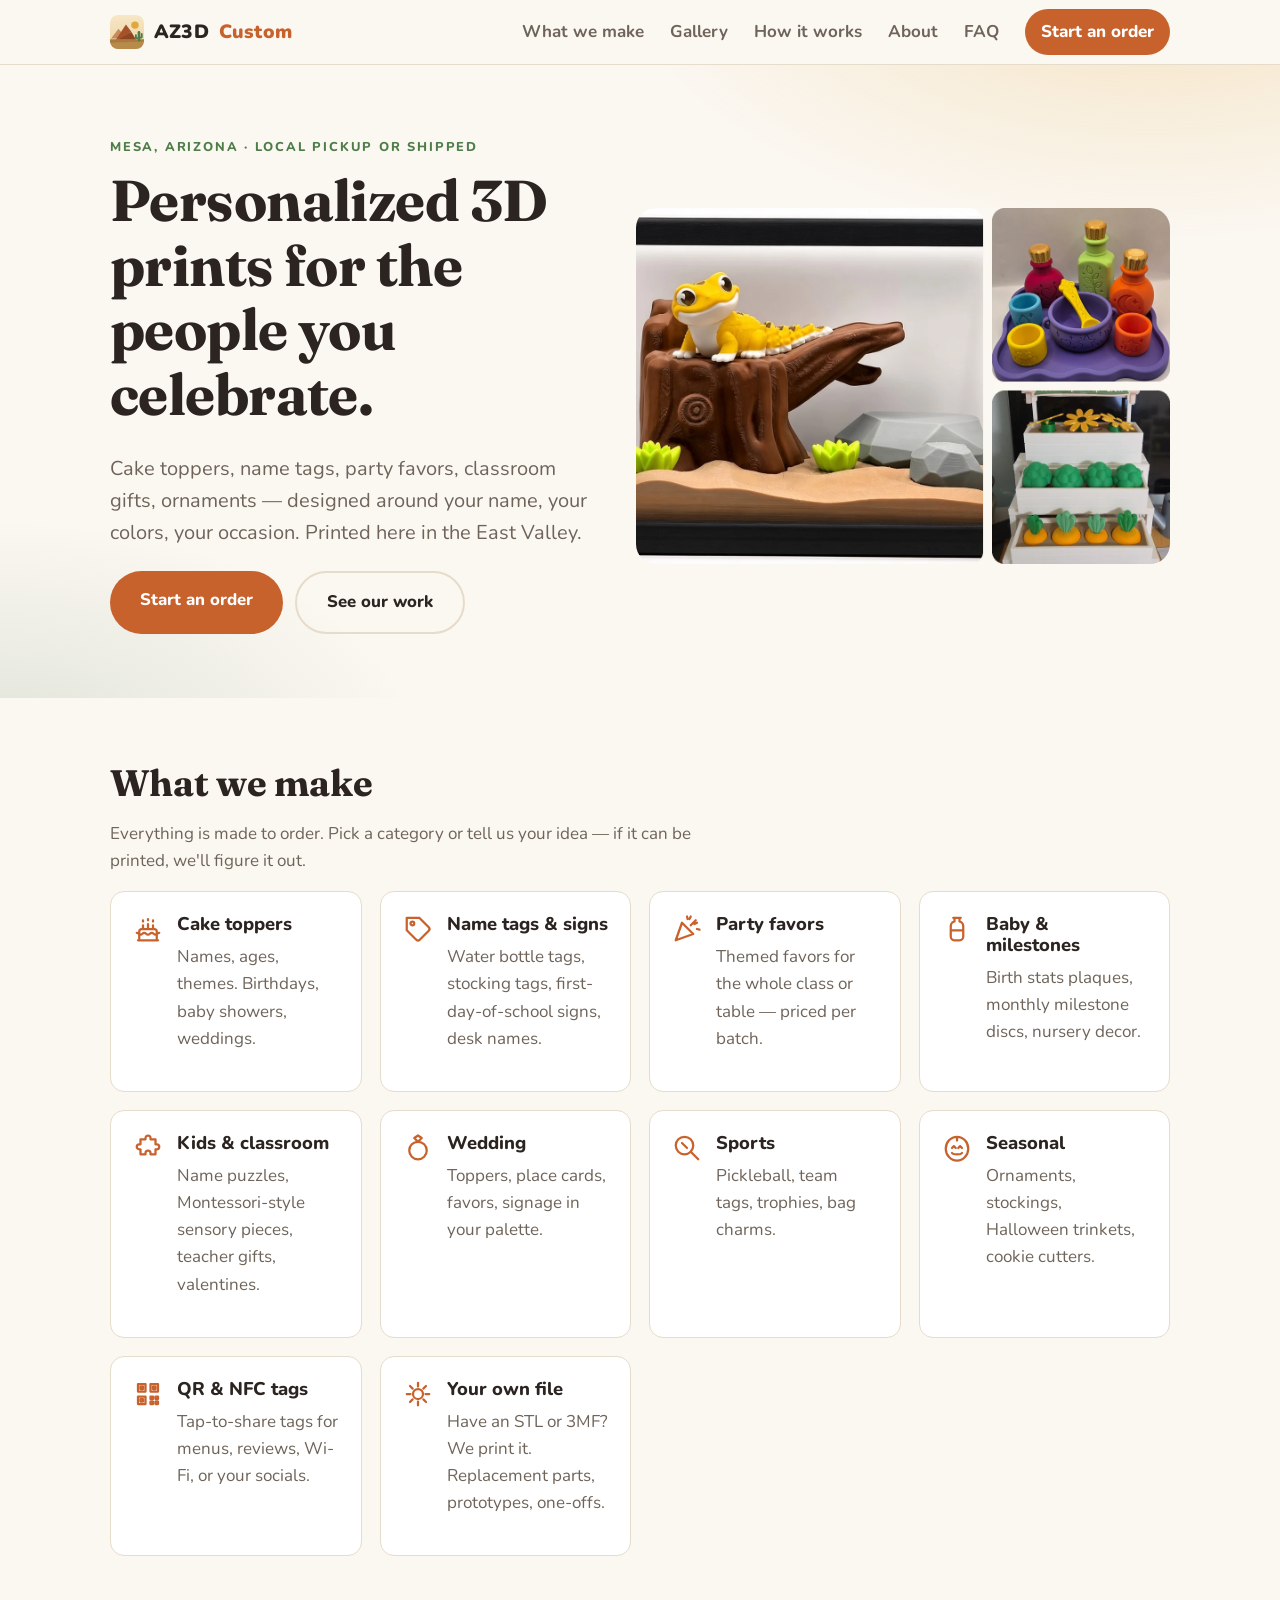
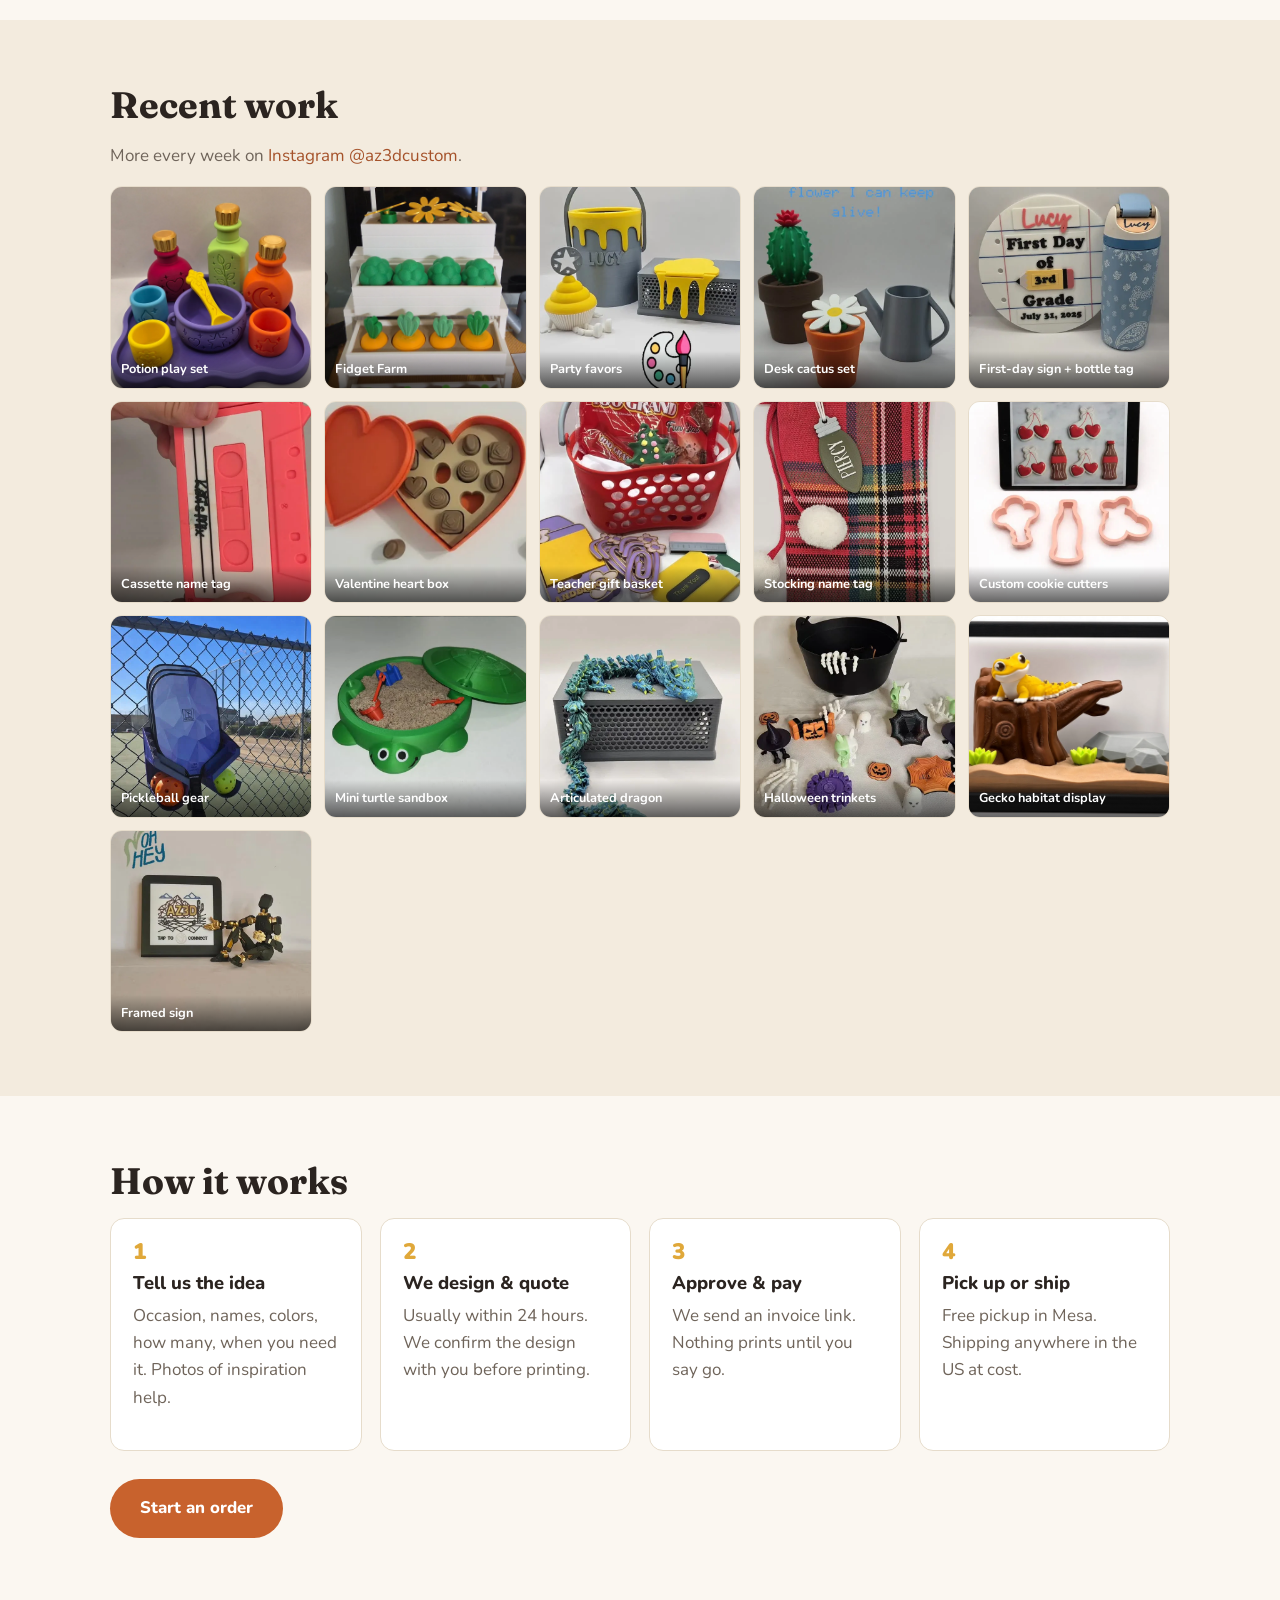
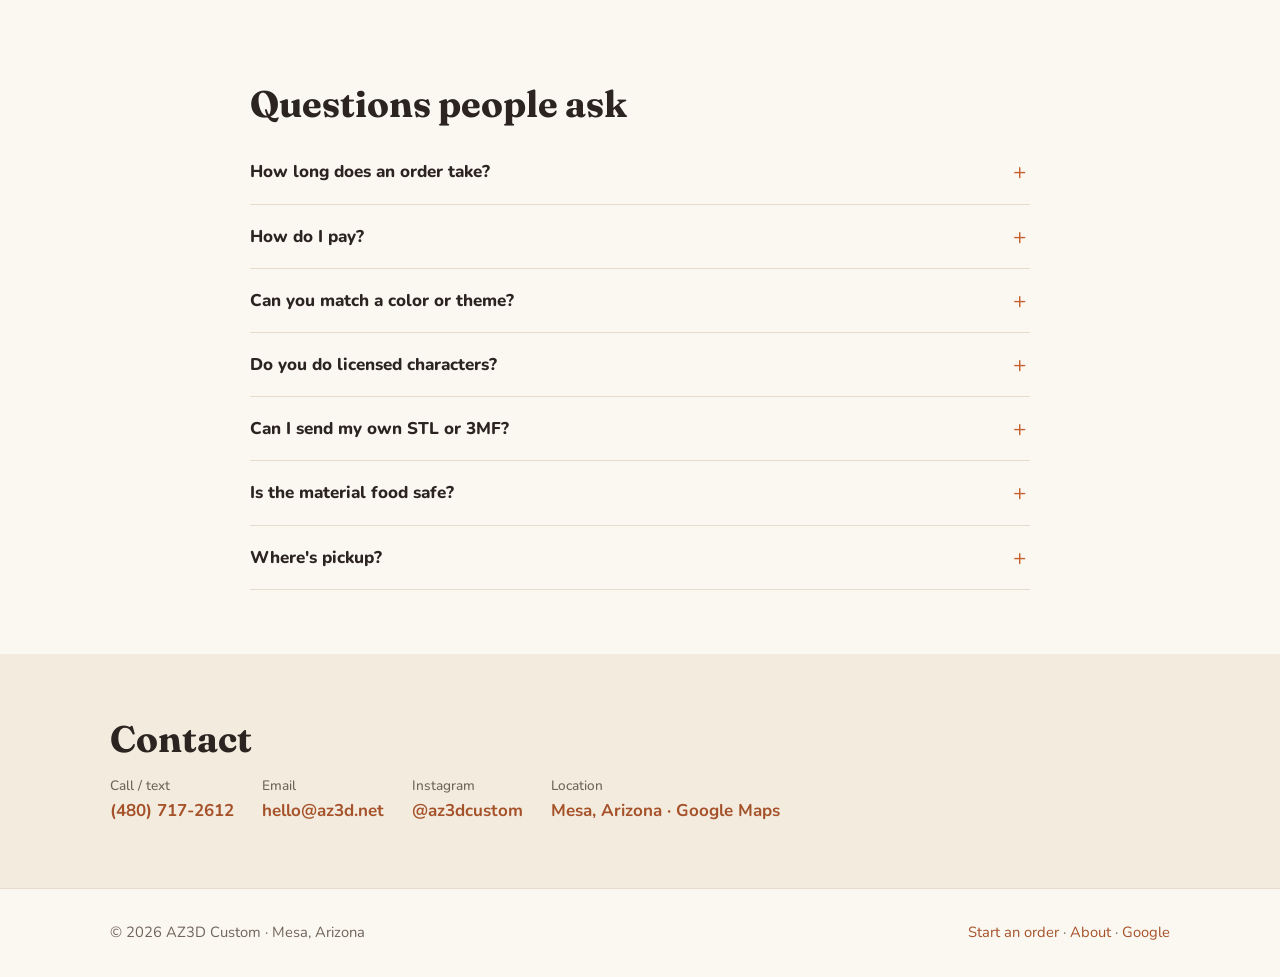
==== index.html @ fe69f77d "Hero: product photo trio; add potion set + fidget farm to gallery Co-Authored-By: Claude Fable 5.1 <" ====
<!doctype html>
<html lang="en">
<head>
  <meta charset="utf-8">
  <meta name="viewport" content="width=device-width, initial-scale=1">
  <title>AZ3D Custom — Personalized 3D Prints, Mesa AZ</title>
  <meta name="description" content="Personalized 3D printed cake toppers, name tags, party favors, classroom gifts, ornaments and custom parts. Made in Mesa, Arizona. Local pickup or shipped.">
  <link rel="canonical" href="https://az3d.net/">
  <meta property="og:title" content="AZ3D Custom — Personalized 3D Prints, Mesa AZ">
  <meta property="og:description" content="Cake toppers, name tags, party favors, gifts — personalized and printed in Mesa, Arizona.">
  <meta property="og:image" content="https://az3d.net/assets/img/og.png">
  <meta property="og:image:width" content="1200">
  <meta property="og:image:height" content="630">
  <meta name="twitter:card" content="summary_large_image">
  <meta property="og:type" content="website">
  <link rel="icon" href="assets/mark.svg" type="image/svg+xml">
  <link rel="apple-touch-icon" href="assets/img/logo-256.png">
  <link rel="preconnect" href="https://fonts.googleapis.com">
  <link rel="preconnect" href="https://fonts.gstatic.com" crossorigin>
  <link href="https://fonts.googleapis.com/css2?family=Fraunces:wght@700&family=Nunito:wght@500;700;800;900&display=swap" rel="stylesheet">
  <link rel="stylesheet" href="assets/style.css?v=202609160900">
  <script type="application/ld+json">
  {
    "@context": "https://schema.org",
    "@type": "LocalBusiness",
    "name": "AZ3D Custom",
    "description": "Personalized 3D printed gifts, cake toppers, name tags, party favors and custom parts in Mesa, Arizona.",
    "url": "https://az3d.net/",
    "telephone": "+1-480-717-2612",
    "email": "hello@az3d.net",
    "image": "https://az3d.net/assets/img/logo.webp",
    "sameAs": ["https://www.instagram.com/az3dcustom/", "https://maps.google.com/?cid=6083793129453651787"],
    "address": { "@type": "PostalAddress", "addressLocality": "Mesa", "addressRegion": "AZ", "addressCountry": "US" },
    "areaServed": ["Mesa AZ", "Gilbert AZ", "Chandler AZ", "Tempe AZ", "Queen Creek AZ", "Phoenix AZ", "United States"]
  }
  </script>
  <script type="application/ld+json">
  {"@context": "https://schema.org", "@type": "FAQPage", "mainEntity": [{"@type": "Question", "name": "How long does an order take?", "acceptedAnswer": {"@type": "Answer", "text": "Most single items ship or are ready for pickup 3–5 days after you approve the design. Batches (party favors, class sets) usually 1–2 weeks. Need it faster? Say so in the order form — we'll tell you honestly what's possible."}}, {"@type": "Question", "name": "How do I pay?", "acceptedAnswer": {"@type": "Answer", "text": "Once you approve the design we send an invoice link. Nothing prints until it's paid. No deposits, no surprises."}}, {"@type": "Question", "name": "Can you match a color or theme?", "acceptedAnswer": {"@type": "Answer", "text": "Usually, yes. We stock a wide range of PLA colors and can order specific ones for larger jobs. Send a photo of the party colors or invitation and we'll get close."}}, {"@type": "Question", "name": "Do you do licensed characters?", "acceptedAnswer": {"@type": "Answer", "text": "No — we can't sell prints of trademarked characters or logos. We're happy to design something original in the same spirit (same colors, same vibe, no lawyers)."}}, {"@type": "Question", "name": "Can I send my own STL or 3MF?", "acceptedAnswer": {"@type": "Answer", "text": "Yes. Pick \"Print my own file\" on the order form and drop the file in. We'll check printability and quote it. Replacement parts, prototypes, one-offs all welcome."}}, {"@type": "Question", "name": "Is the material food safe?", "acceptedAnswer": {"@type": "Answer", "text": "Cookie cutters are printed in PLA, which is generally considered fine for short contact with dough. Hand-wash only, don't put them in the dishwasher, and don't use them as long-term food containers."}}, {"@type": "Question", "name": "Where's pickup?", "acceptedAnswer": {"@type": "Answer", "text": "Mesa, AZ — we'll text you the spot when your order's ready. Shipping anywhere in the US is available at cost."}}]}
  </script>
</head>
<body>
<header>
  <div class="wrap">
    <a class="logo" href="./"><img src="assets/mark.svg" alt="">AZ3D <span>Custom</span></a>
    <button class="burger" id="burger" aria-label="Menu" aria-expanded="false"><span></span><span></span><span></span></button>
    <nav id="nav">
      <a href="#make">What we make</a>
      <a href="#gallery">Gallery</a>
      <a href="#how">How it works</a>
      <a href="about.html">About</a>
      <a href="#faq">FAQ</a>
      <a class="btn" href="quote.html">Start an order</a>
    </nav>
  </div>
</header>

<section class="hero">
  <div class="wrap">
    <div>
      <div class="eyebrow">Mesa, Arizona · Local pickup or shipped</div>
      <h1>Personalized 3D prints for the people you celebrate.</h1>
      <p class="lead">Cake toppers, name tags, party favors, classroom gifts, ornaments — designed around your name, your colors, your occasion. Printed here in the East Valley.</p>
      <div class="cta">
        <a class="btn lg" href="quote.html">Start an order</a>
        <a class="btn ghost lg" href="#gallery">See our work</a>
      </div>
    </div>
    <div class="hero-logo"><img src="assets/img/hero-trio.webp" width="1200" height="800" alt="3D printed gecko display, potion play set, and fidget farm stand made by AZ3D Custom" fetchpriority="high"></div>
  </div>
</section>

<section id="make">
  <div class="wrap">
    <h2>What we make</h2>
    <p class="muted" style="max-width:640px">Everything is made to order. Pick a category or tell us your idea — if it can be printed, we'll figure it out.</p>
    <div class="grid">
      <div class="card cat"><div class="ico"><svg viewBox="0 0 24 24"><path d="M4 21h16M5 21v-7a2 2 0 0 1 2-2h10a2 2 0 0 1 2 2v7M3 15c1.5 0 1.5 1.5 3 1.5S7.5 15 9 15s1.5 1.5 3 1.5 1.5-1.5 3-1.5 1.5 1.5 3 1.5 1.5-1.5 3-1.5M8 12V9M12 12V8M16 12V9M8 6V5M12 5V4M16 6V5"/></svg></div><div><h3>Cake toppers</h3><p class="muted">Names, ages, themes. Birthdays, baby showers, weddings.</p></div></div>
      <div class="card cat"><div class="ico"><svg viewBox="0 0 24 24"><path d="M20.6 13.4 13.4 20.6a2 2 0 0 1-2.8 0L3 13V3h10l7.6 7.6a2 2 0 0 1 0 2.8Z"/><circle cx="7.5" cy="7.5" r="1.5"/></svg></div><div><h3>Name tags &amp; signs</h3><p class="muted">Water bottle tags, stocking tags, first-day-of-school signs, desk names.</p></div></div>
      <div class="card cat"><div class="ico"><svg viewBox="0 0 24 24"><path d="M3 21 8 7l9 9-14 5ZM14 4l1-2M18 8l2-1M15 9l4-4M12 2l.5 2M20 12l2 .5"/></svg></div><div><h3>Party favors</h3><p class="muted">Themed favors for the whole class or table — priced per batch.</p></div></div>
      <div class="card cat"><div class="ico"><svg viewBox="0 0 24 24"><path d="M9 3h6M10 3v3a4 4 0 0 0-3 4v8a3 3 0 0 0 3 3h4a3 3 0 0 0 3-3v-8a4 4 0 0 0-3-4V3M7 13h10"/></svg></div><div><h3>Baby &amp; milestones</h3><p class="muted">Birth stats plaques, monthly milestone discs, nursery decor.</p></div></div>
      <div class="card cat"><div class="ico"><svg viewBox="0 0 24 24"><path d="M10 4a2 2 0 1 1 4 0v1h4v4h1a2 2 0 1 1 0 4h-1v4h-4v-1a2 2 0 1 0-4 0v1H6v-4H5a2 2 0 1 1 0-4h1V5h4V4Z"/></svg></div><div><h3>Kids &amp; classroom</h3><p class="muted">Name puzzles, Montessori-style sensory pieces, teacher gifts, valentines.</p></div></div>
      <div class="card cat"><div class="ico"><svg viewBox="0 0 24 24"><circle cx="12" cy="14" r="7"/><path d="m9 4 3-2 3 2-3 3-3-3Z"/></svg></div><div><h3>Wedding</h3><p class="muted">Toppers, place cards, favors, signage in your palette.</p></div></div>
      <div class="card cat"><div class="ico"><svg viewBox="0 0 24 24"><circle cx="10" cy="10" r="7"/><path d="m15 15 6 6M12 12l-4-4"/></svg></div><div><h3>Sports</h3><p class="muted">Pickleball, team tags, trophies, bag charms.</p></div></div>
      <div class="card cat"><div class="ico"><svg viewBox="0 0 24 24"><path d="M12 22c-5 0-9-4.5-9-9.5S7 3 12 3s9 4.5 9 9.5S17 22 12 22ZM12 3v3M8 12l1.5-1.5L11 12M13 12l1.5-1.5L16 12M8 16c1 1.5 7 1.5 8 0"/></svg></div><div><h3>Seasonal</h3><p class="muted">Ornaments, stockings, Halloween trinkets, cookie cutters.</p></div></div>
      <div class="card cat"><div class="ico"><svg viewBox="0 0 24 24"><path d="M4 4h6v6H4zM14 4h6v6h-6zM4 14h6v6H4zM14 14h2v2h-2zM18 14h2v2h-2zM14 18h2v2h-2zM18 18h2v2h-2zM6 6h2v2H6zM16 6h2v2h-2zM6 16h2v2H6z"/></svg></div><div><h3>QR &amp; NFC tags</h3><p class="muted">Tap-to-share tags for menus, reviews, Wi-Fi, or your socials.</p></div></div>
      <div class="card cat"><div class="ico"><svg viewBox="0 0 24 24"><path d="M12 3v3M12 18v3M3 12h3M18 12h3M5.6 5.6l2.1 2.1M16.3 16.3l2.1 2.1M5.6 18.4l2.1-2.1M16.3 7.7l2.1-2.1"/><circle cx="12" cy="12" r="4"/></svg></div><div><h3>Your own file</h3><p class="muted">Have an STL or 3MF? We print it. Replacement parts, prototypes, one-offs.</p></div></div>
    </div>
  </div>
</section>

<section id="gallery" class="alt">
  <div class="wrap">
    <h2>Recent work</h2>
    <p class="muted">More every week on <a href="https://www.instagram.com/az3dcustom/" rel="noopener" target="_blank">Instagram @az3dcustom</a>.</p>
    <div class="gallery">
      <figure><img src="assets/img/potion-set.webp" alt="Potion play set with tray, cauldron and bottles" loading="lazy"><figcaption>Potion play set</figcaption></figure>
      <figure><img src="assets/img/fidget-farm.webp" alt="Fidget Farm stand with spinning flowers, broccoli, carrots and radishes" loading="lazy"><figcaption>Fidget Farm</figcaption></figure>
      <figure><img src="assets/img/party-favors.webp" alt="Paint-bucket themed party favors" loading="lazy"><figcaption>Party favors</figcaption></figure>
      <figure><img src="assets/img/cactus-planters.webp" alt="3D printed cactus and flower planters" loading="lazy"><figcaption>Desk cactus set</figcaption></figure>
      <figure><img src="assets/img/first-day-sign.webp" alt="First day of 3rd grade sign with matching bottle tag" loading="lazy"><figcaption>First-day sign + bottle tag</figcaption></figure>
      <figure><img src="assets/img/cassette-name-tag.webp" alt="Pink cassette tape name tag" loading="lazy"><figcaption>Cassette name tag</figcaption></figure>
      <figure><img src="assets/img/heart-box.webp" alt="Heart shaped box with chocolates" loading="lazy"><figcaption>Valentine heart box</figcaption></figure>
      <figure><img src="assets/img/school-basket.webp" alt="Back to school teacher gift basket" loading="lazy"><figcaption>Teacher gift basket</figcaption></figure>
      <figure><img src="assets/img/stocking-tag.webp" alt="Christmas stocking name tag" loading="lazy"><figcaption>Stocking name tag</figcaption></figure>
      <figure><img src="assets/img/cookie-cutters.webp" alt="Custom cookie cutters" loading="lazy"><figcaption>Custom cookie cutters</figcaption></figure>
      <figure><img src="assets/img/pickleball.webp" alt="Pickleball paddle cover" loading="lazy"><figcaption>Pickleball gear</figcaption></figure>
      <figure><img src="assets/img/turtle-sandbox.webp" alt="Miniature turtle sandbox" loading="lazy"><figcaption>Mini turtle sandbox</figcaption></figure>
      <figure><img src="assets/img/dragon.webp" alt="Articulated dragon" loading="lazy"><figcaption>Articulated dragon</figcaption></figure>
      <figure><img src="assets/img/halloween-trinkets.webp" alt="Halloween trinkets and treats" loading="lazy"><figcaption>Halloween trinkets</figcaption></figure>
      <figure><img src="assets/img/gecko-display.webp" alt="Gecko display habitat" loading="lazy"><figcaption>Gecko habitat display</figcaption></figure>
      <figure><img src="assets/img/oh-hey-frame.webp" alt="Framed AZ3D sign" loading="lazy"><figcaption>Framed sign</figcaption></figure>
    </div>
  </div>
</section>

<section id="how">
  <div class="wrap">
    <h2>How it works</h2>
    <div class="grid">
      <div class="card"><div class="num">1</div><h3>Tell us the idea</h3><p class="muted">Occasion, names, colors, how many, when you need it. Photos of inspiration help.</p></div>
      <div class="card"><div class="num">2</div><h3>We design &amp; quote</h3><p class="muted">Usually within 24 hours. We confirm the design with you before printing.</p></div>
      <div class="card"><div class="num">3</div><h3>Approve &amp; pay</h3><p class="muted">We send an invoice link. Nothing prints until you say go.</p></div>
      <div class="card"><div class="num">4</div><h3>Pick up or ship</h3><p class="muted">Free pickup in Mesa. Shipping anywhere in the US at cost.</p></div>
    </div>
    <p style="margin-top:28px"><a class="btn lg" href="quote.html">Start an order</a></p>
  </div>
</section>

<section id="faq">
  <div class="wrap" style="max-width:820px">
    <h2>Questions people ask</h2>
    <details><summary>How long does an order take?</summary><p>Most single items ship or are ready for pickup 3–5 days after you approve the design. Batches (party favors, class sets) usually 1–2 weeks. Need it faster? Say so in the order form — we'll tell you honestly what's possible.</p></details>
    <details><summary>How do I pay?</summary><p>Once you approve the design we send an invoice link. Nothing prints until it's paid. No deposits, no surprises.</p></details>
    <details><summary>Can you match a color or theme?</summary><p>Usually, yes. We stock a wide range of PLA colors and can order specific ones for larger jobs. Send a photo of the party colors or invitation and we'll get close.</p></details>
    <details><summary>Do you do licensed characters?</summary><p>No — we can't sell prints of trademarked characters or logos. We're happy to design something original in the same spirit (same colors, same vibe, no lawyers).</p></details>
    <details><summary>Can I send my own STL or 3MF?</summary><p>Yes. Pick "Print my own file" on the order form and drop the file in. We'll check printability and quote it. Replacement parts, prototypes, one-offs all welcome.</p></details>
    <details><summary>Is the material food safe?</summary><p>Cookie cutters are printed in PLA, which is generally considered fine for short contact with dough. Hand-wash only, don't put them in the dishwasher, and don't use them as long-term food containers.</p></details>
    <details><summary>Where's pickup?</summary><p>Mesa, AZ — we'll text you the spot when your order's ready. Shipping anywhere in the US is available at cost.</p></details>
  </div>
</section>

<section id="contact" class="alt">
  <div class="wrap">
    <h2>Contact</h2>
    <div class="contact">
      <div><span>Call / text</span><a href="tel:+14807172612">(480) 717-2612</a></div>
      <div><span>Email</span><a href="mailto:hello@az3d.net">hello@az3d.net</a></div>
      <div><span>Instagram</span><a href="https://www.instagram.com/az3dcustom/" rel="noopener" target="_blank">@az3dcustom</a></div>
      <div><span>Location</span><a href="https://maps.google.com/?cid=6083793129453651787" rel="noopener" target="_blank">Mesa, Arizona · Google Maps</a></div>
    </div>
  </div>
</section>

<div class="lightbox" id="lightbox" hidden>
  <button class="lb-close" id="lb-close" aria-label="Close">×</button>
  <button class="lb-prev" id="lb-prev" aria-label="Previous">‹</button>
  <img id="lb-img" alt="">
  <button class="lb-next" id="lb-next" aria-label="Next">›</button>
  <div class="lb-cap" id="lb-cap"></div>
</div>
<div class="sticky-cta" id="sticky-cta"><a class="btn" href="quote.html">Start an order</a></div>

<footer>
  <div class="wrap">
    <div>© <span id="yr"></span> AZ3D Custom · Mesa, Arizona</div>
    <div><a href="quote.html">Start an order</a> · <a href="about.html">About</a> · <a href="https://maps.google.com/?cid=6083793129453651787" rel="noopener" target="_blank">Google</a></div>
  </div>
</footer>
<script src="assets/main.js?v=202609160900" defer></script>
</body>
</html>
---- assets/style.css ----
/* AZ3D Custom — warm desert palette pulled from the logo */
:root {
  --bg: #FBF7F1;        /* cream */
  --bg-2: #F3EBDE;      /* sand */
  --panel: #FFFFFF;
  --line: #E6DCCB;
  --text: #2B2420;
  --muted: #6F645A;
  --accent: #C8622D;    /* terracotta */
  --accent-dark: #A5522A;
  --gold: #E0A83A;
  --sage: #7A9E7E;
  --sage-dark: #4E7D4A;
  --radius: 14px;
  --max: 1100px;
  --font: "Nunito", "Inter", system-ui, -apple-system, "Segoe UI", Roboto, sans-serif;
  --head: "Fraunces", Georgia, serif;
}
* { box-sizing: border-box; }
html { scroll-behavior: smooth; }
body {
  margin: 0; font-family: var(--font); font-size: 17px; line-height: 1.6;
  color: var(--text); background: var(--bg); -webkit-font-smoothing: antialiased;
}
a { color: var(--accent-dark); text-decoration: none; }
a:hover { text-decoration: underline; }
img { max-width: 100%; display: block; }
h1, h2, h3 { line-height: 1.12; margin: 0 0 .45em; }
h1 { font-family: var(--head); font-weight: 700; font-size: clamp(2.1rem, 5vw, 3.6rem); letter-spacing: -.01em; }
h2 { font-family: var(--head); font-weight: 700; font-size: clamp(1.6rem, 3vw, 2.3rem); }
h3 { font-size: 1.15rem; font-weight: 800; }
p { margin: 0 0 1em; }
.muted { color: var(--muted); }
.wrap { max-width: var(--max); margin: 0 auto; padding: 0 20px; }
section { padding: 64px 0; }
.alt { background: var(--bg-2); }

/* header */
header { position: sticky; top: 0; z-index: 10; background: rgba(251,247,241,.92); backdrop-filter: blur(10px); border-bottom: 1px solid var(--line); }
header .wrap { display: flex; align-items: center; justify-content: space-between; height: 64px; }
.logo { display: flex; align-items: center; gap: 10px; font-weight: 900; font-size: 1.2rem; color: var(--text); letter-spacing: .01em; }
.logo img { width: 34px; height: 34px; border-radius: 8px; }
.logo span { color: var(--accent); }
nav a { color: var(--muted); margin-left: 22px; font-weight: 700; }
nav a:hover { color: var(--text); text-decoration: none; }
nav a.btn { color: #fff; padding: 9px 16px; }
@media (max-width: 720px) { nav a:not(.btn) { display: none; } nav a.btn { margin-left: 0; } }

/* buttons */
.btn { display: inline-block; padding: 13px 24px; border-radius: 999px; background: var(--accent); color: #fff; font-weight: 800; border: 0; cursor: pointer; transition: transform .1s, background .15s; }
.btn:hover { background: var(--accent-dark); text-decoration: none; transform: translateY(-1px); }
.btn.ghost { background: transparent; border: 2px solid var(--line); color: var(--text); }
.btn.ghost:hover { border-color: var(--muted); background: var(--panel); }
.btn.lg { padding: 16px 30px; font-size: 1.05rem; }

/* hero */
.hero { padding: 72px 0 64px; background: radial-gradient(900px 500px at 90% -20%, rgba(224,168,58,.28), transparent 60%), radial-gradient(700px 400px at 0% 110%, rgba(122,158,126,.22), transparent 60%); }
.hero .wrap { display: grid; grid-template-columns: 1fr 1.1fr; gap: 40px; align-items: center; }
@media (max-width: 820px) { .hero .wrap { grid-template-columns: 1fr; } .hero-logo { order: -1; } }
.hero-logo img { width: 100%; height: auto; border-radius: 20px; }
.hero p.lead { font-size: 1.25rem; color: var(--muted); max-width: 560px; }
.hero .cta { display: flex; gap: 12px; flex-wrap: wrap; margin-top: 22px; }
.eyebrow { font-size: .8rem; font-weight: 800; color: var(--sage-dark); text-transform: uppercase; letter-spacing: .14em; margin-bottom: 12px; }

/* grids / cards */
.grid { display: grid; gap: 18px; grid-template-columns: repeat(auto-fit, minmax(230px, 1fr)); }
.card { background: var(--panel); border: 1px solid var(--line); border-radius: var(--radius); padding: 22px; }
.card h3 { margin-top: 0; }
.card .num { font-weight: 900; color: var(--gold); font-size: 1.4rem; line-height: 1; margin-bottom: 10px; }
.cat { display: flex; gap: 14px; align-items: flex-start; }
.cat .ico { font-size: 1.6rem; line-height: 1; }

/* gallery */
.gallery { display: grid; gap: 12px; grid-template-columns: repeat(auto-fill, minmax(180px, 1fr)); }
.gallery figure { margin: 0; border-radius: 12px; overflow: hidden; background: var(--panel); border: 1px solid var(--line); aspect-ratio: 1; }
.gallery img { width: 100%; height: 100%; object-fit: cover; transition: transform .25s; }
.gallery figure:hover img { transform: scale(1.04); }
.gallery figcaption { position: absolute; left: 0; right: 0; bottom: 0; padding: 8px 10px; font-size: .8rem; font-weight: 700; color: #fff; background: linear-gradient(transparent, rgba(0,0,0,.6)); }
.gallery figure { position: relative; }

/* forms */
form { display: grid; gap: 16px; max-width: 680px; }
label { display: grid; gap: 6px; font-weight: 700; font-size: .95rem; }
label small { color: var(--muted); font-weight: 500; }
input, select, textarea { width: 100%; padding: 12px 13px; border-radius: 10px; border: 1px solid var(--line); background: var(--panel); color: var(--text); font: inherit; }
input:focus, select:focus, textarea:focus { outline: 3px solid rgba(200,98,45,.35); outline-offset: 1px; border-color: var(--accent); }
textarea { min-height: 120px; resize: vertical; }
.row { display: grid; gap: 16px; grid-template-columns: 1fr 1fr; }
@media (max-width: 560px) { .row { grid-template-columns: 1fr; } }
.notice { background: var(--bg-2); border-left: 4px solid var(--gold); padding: 12px 16px; border-radius: 8px; font-size: .95rem; }
.ok { border-left-color: var(--sage); }
fieldset { border: 1px solid var(--line); border-radius: var(--radius); padding: 18px; margin: 0; display: grid; gap: 14px; }
legend { font-weight: 800; padding: 0 8px; }

/* contact */
.contact { display: flex; gap: 28px; flex-wrap: wrap; font-weight: 700; }
.contact span { color: var(--muted); font-weight: 500; display: block; font-size: .85rem; }

/* footer */
footer { border-top: 1px solid var(--line); padding: 32px 0; color: var(--muted); font-size: .92rem; }
footer .wrap { display: flex; justify-content: space-between; flex-wrap: wrap; gap: 12px; }

/* file drop */
.drop { position: relative; border: 2px dashed var(--line); border-radius: 12px; padding: 26px 16px; text-align: center; background: var(--panel); color: var(--muted); font-weight: 600; transition: border-color .15s, background .15s; }
.drop.over { border-color: var(--accent); background: var(--bg-2); }
.drop.has { border-style: solid; border-color: var(--sage); color: var(--text); }
.drop input { position: absolute; inset: 0; width: 100%; height: 100%; opacity: 0; cursor: pointer; }

/* mobile header */
header .wrap { gap: 12px; }
nav { flex-shrink: 0; }
nav a.btn { white-space: nowrap; }
@media (max-width: 720px) {
  .logo { font-size: 1.05rem; gap: 8px; }
  .logo img { width: 30px; height: 30px; }
  nav a.btn { font-size: .9rem; padding: 8px 14px; }
}

/* icons */
.cat .ico svg { width: 30px; height: 30px; fill: none; stroke: var(--accent); stroke-width: 1.8; stroke-linecap: round; stroke-linejoin: round; }

/* hamburger + mobile nav */
.burger { display: none; background: none; border: 0; padding: 8px; cursor: pointer; margin-left: auto; }
.burger span { display: block; width: 22px; height: 2px; background: var(--text); margin: 5px 0; border-radius: 2px; transition: transform .2s, opacity .2s; }
.burger[aria-expanded="true"] span:nth-child(1) { transform: translateY(7px) rotate(45deg); }
.burger[aria-expanded="true"] span:nth-child(2) { opacity: 0; }
.burger[aria-expanded="true"] span:nth-child(3) { transform: translateY(-7px) rotate(-45deg); }
@media (max-width: 720px) {
  .burger { display: block; }
  nav a:not(.btn) { display: block; }
  nav { display: contents; }
  nav a:not(.btn) { display: none; }
  header.open nav a:not(.btn) { display: block; }
  header.open nav { display: block; position: absolute; left: 0; right: 0; top: 64px; background: var(--bg); border-bottom: 1px solid var(--line); padding: 8px 20px 16px; box-shadow: 0 12px 30px rgba(43,36,32,.12); }
  header.open nav a { margin: 0; padding: 12px 0; font-size: 1.05rem; border-bottom: 1px solid var(--line); }
  header.open nav a.btn { display: inline-block; margin-top: 14px; padding: 12px 22px; border: 0; }
  header:not(.open) nav a.btn { display: none; }
}

/* FAQ */
details { border-bottom: 1px solid var(--line); padding: 4px 0; }
summary { cursor: pointer; font-weight: 800; padding: 14px 32px 14px 0; position: relative; list-style: none; }
summary::-webkit-details-marker { display: none; }
summary::after { content: "+"; position: absolute; right: 4px; top: 10px; font-size: 1.4rem; color: var(--accent); font-weight: 400; transition: transform .2s; }
details[open] summary::after { transform: rotate(45deg); }
details p { margin: 0 0 16px; color: var(--muted); max-width: 720px; }

/* lightbox */
.gallery figure { cursor: zoom-in; }
.lightbox[hidden] { display: none; }
.lightbox { position: fixed; inset: 0; z-index: 50; background: rgba(20,16,12,.92); display: flex; align-items: center; justify-content: center; }
.lightbox img { max-width: min(92vw, 900px); max-height: 82vh; border-radius: 12px; box-shadow: 0 30px 80px rgba(0,0,0,.5); }
.lightbox button { position: absolute; background: rgba(255,255,255,.1); color: #fff; border: 0; font-size: 2rem; line-height: 1; width: 48px; height: 48px; border-radius: 50%; cursor: pointer; }
.lightbox button:hover { background: rgba(255,255,255,.22); }
.lb-close { top: 16px; right: 16px; }
.lb-prev { left: 12px; top: 50%; transform: translateY(-50%); }
.lb-next { right: 12px; top: 50%; transform: translateY(-50%); }
.lb-cap { position: absolute; bottom: 20px; left: 0; right: 0; text-align: center; color: #fff; font-weight: 700; }

/* sticky mobile CTA */
.sticky-cta { display: none; }
@media (max-width: 720px) {
  .sticky-cta { display: block; position: fixed; left: 0; right: 0; bottom: 0; z-index: 20; padding: 10px 16px calc(10px + env(safe-area-inset-bottom)); background: rgba(251,247,241,.94); backdrop-filter: blur(10px); border-top: 1px solid var(--line); transform: translateY(110%); transition: transform .25s; }
  .sticky-cta.show { transform: none; }
  .sticky-cta .btn { display: block; text-align: center; }
  body.has-sticky footer { padding-bottom: 90px; }
}
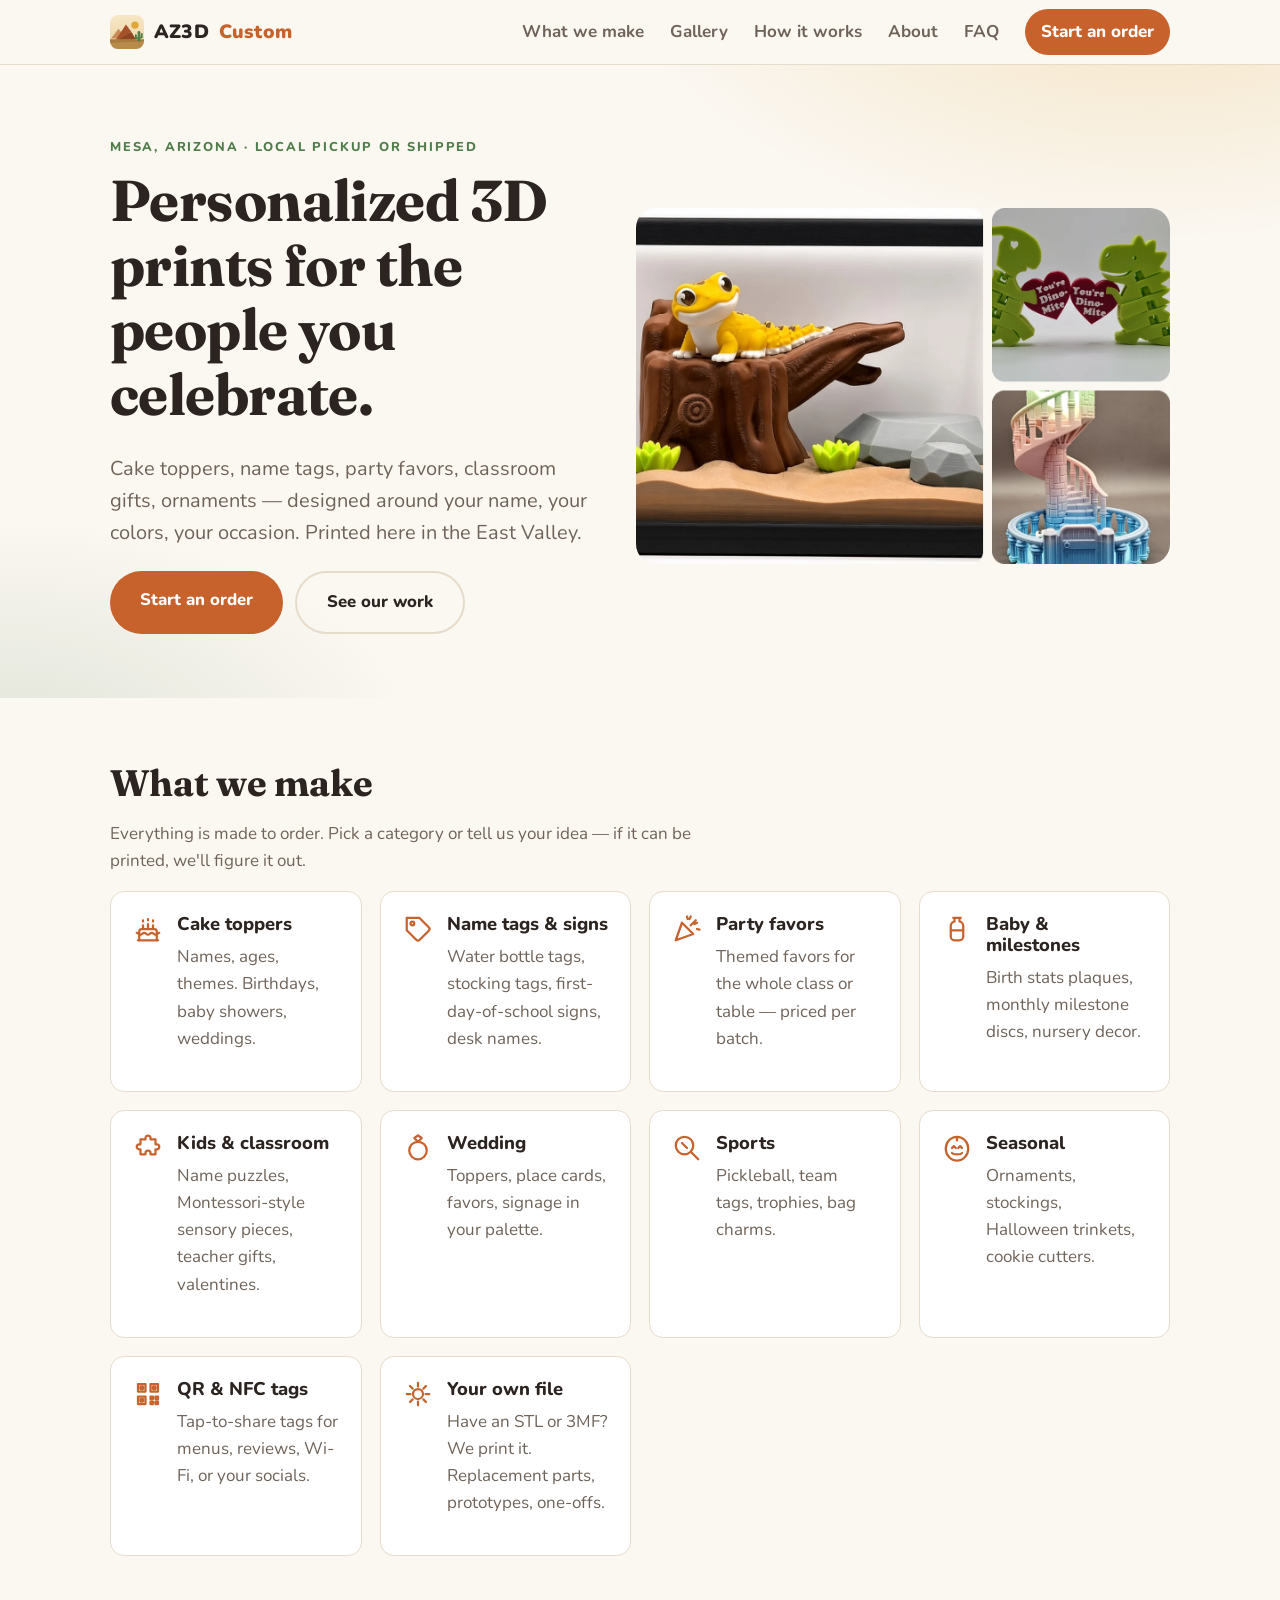
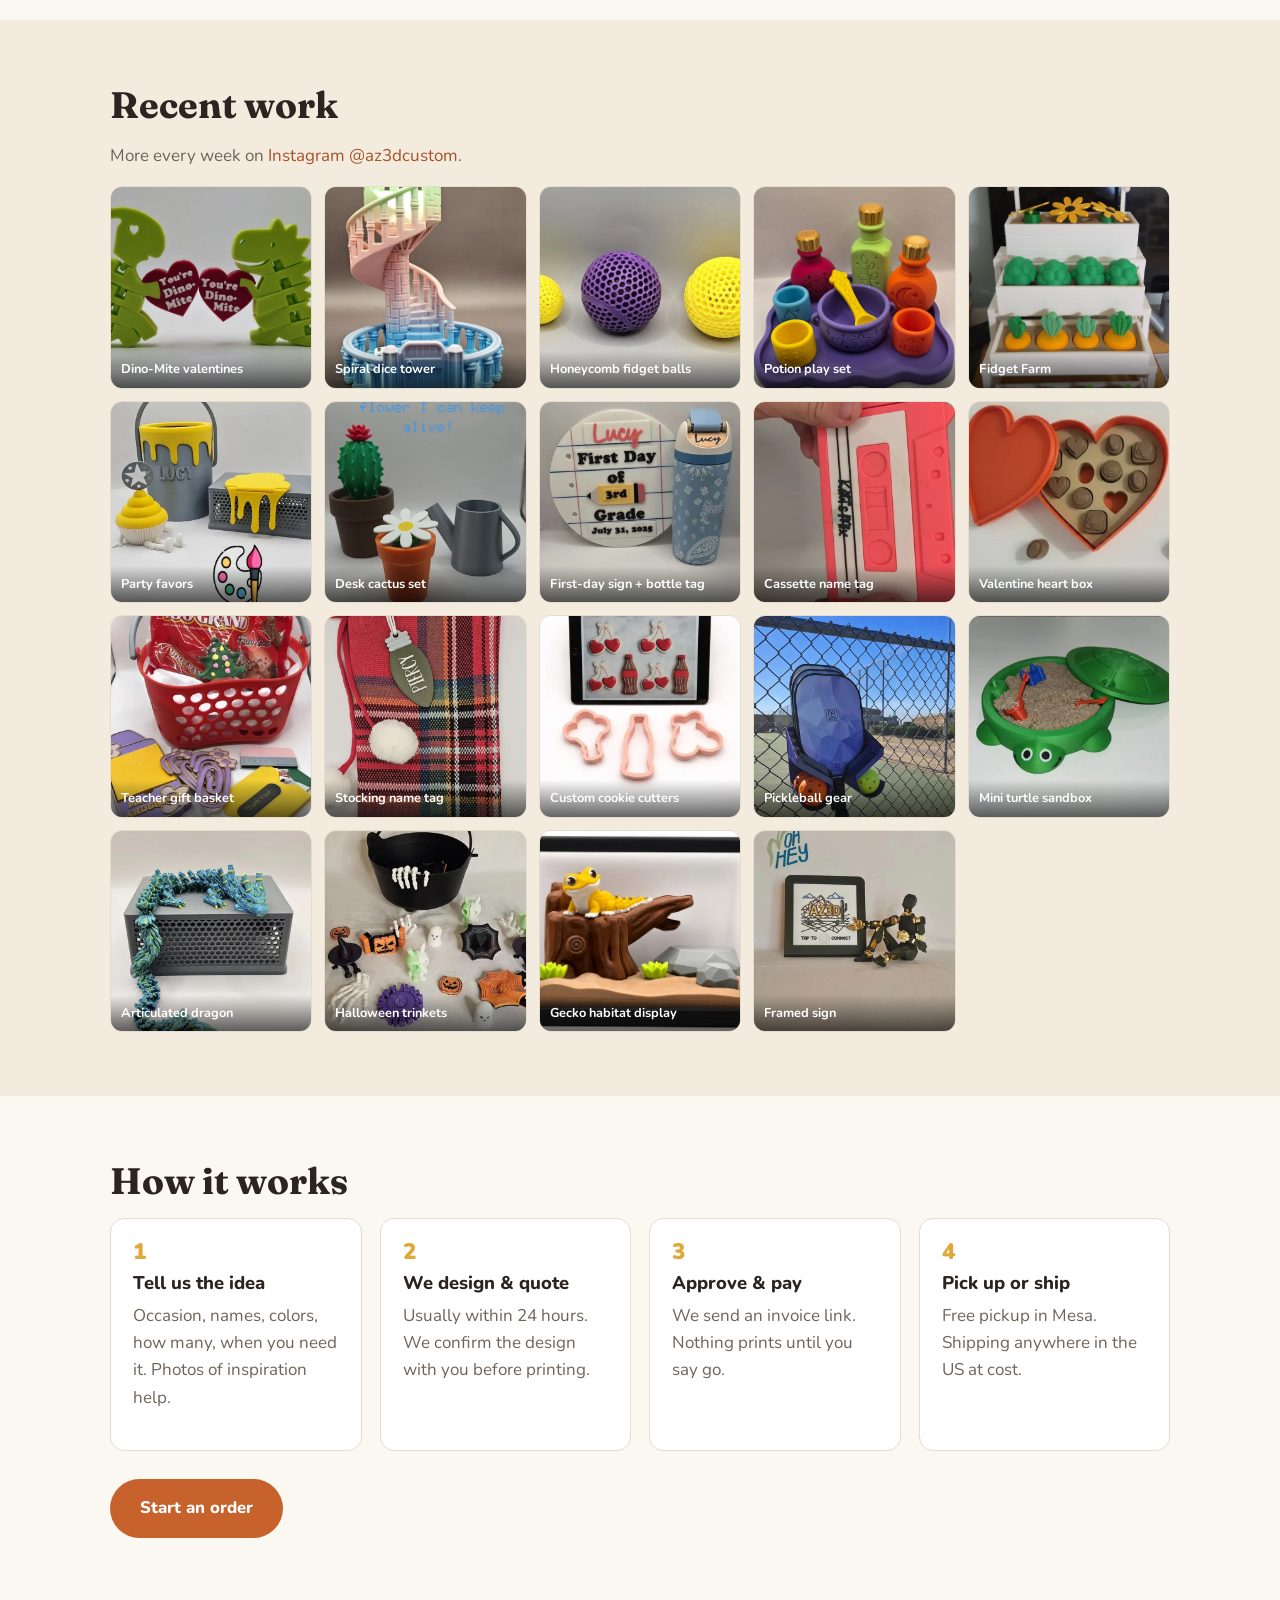
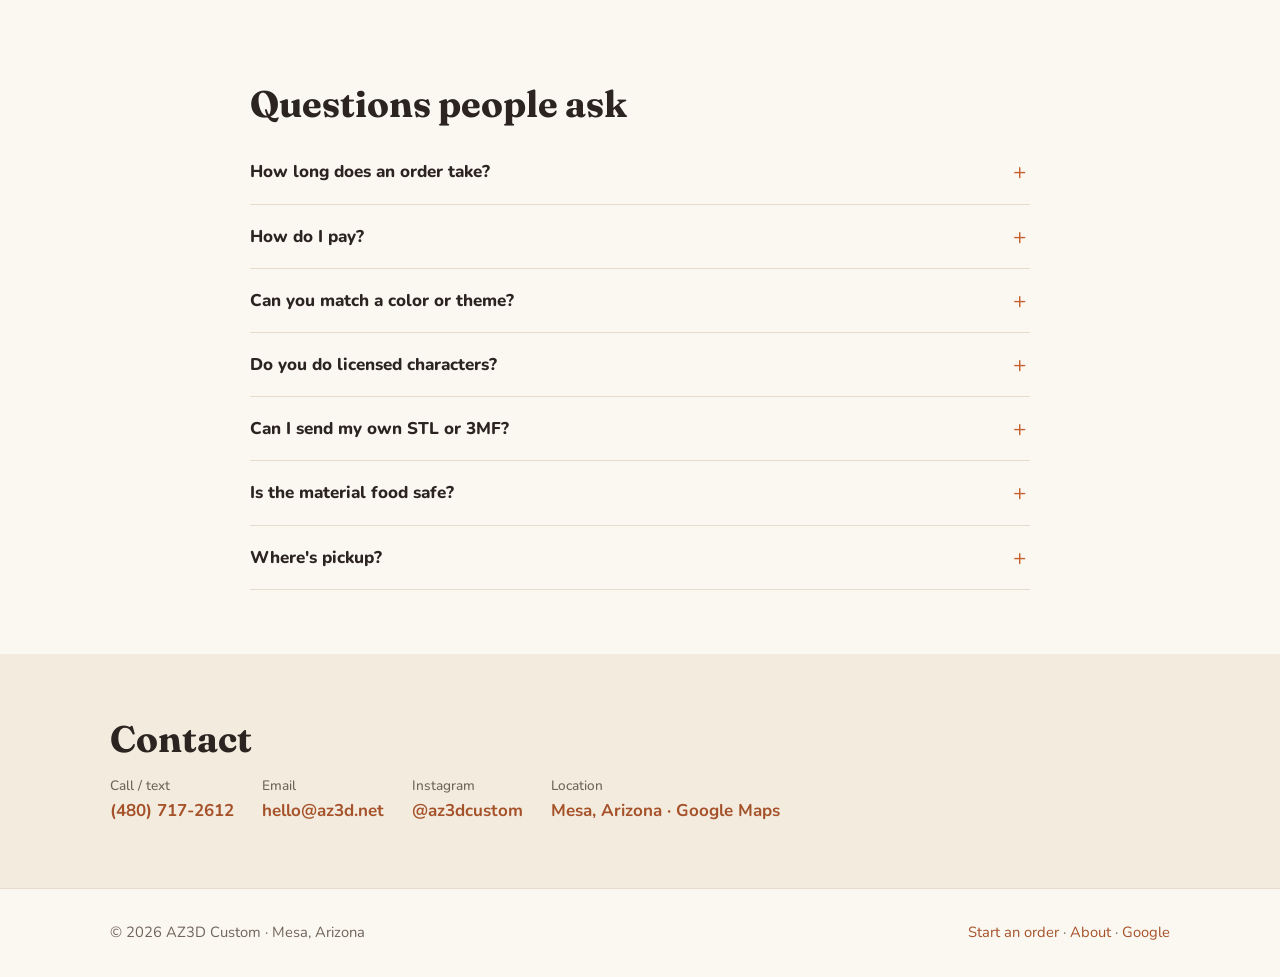
==== commit fc8ebeae: "Hero trio: gecko + dino valentines + dice tower; gallery +3 Co-Authored-By: Claude Fable 5.1 <norepl" ====
--- a/index.html
+++ b/index.html
@@ -18,7 +18,7 @@
   <link rel="preconnect" href="https://fonts.googleapis.com">
   <link rel="preconnect" href="https://fonts.gstatic.com" crossorigin>
   <link href="https://fonts.googleapis.com/css2?family=Fraunces:wght@700&family=Nunito:wght@500;700;800;900&display=swap" rel="stylesheet">
-  <link rel="stylesheet" href="assets/style.css?v=202609160900">
+  <link rel="stylesheet" href="assets/style.css?v=202609161100">
   <script type="application/ld+json">
   {
     "@context": "https://schema.org",
@@ -65,7 +65,7 @@
         <a class="btn ghost lg" href="#gallery">See our work</a>
       </div>
     </div>
-    <div class="hero-logo"><img src="assets/img/hero-trio.webp" width="1200" height="800" alt="3D printed gecko display, potion play set, and fidget farm stand made by AZ3D Custom" fetchpriority="high"></div>
+    <div class="hero-logo"><img src="assets/img/hero-trio.webp" width="1200" height="800" alt="3D printed gecko display, Dino-Mite valentine dinosaurs, and pastel dice tower made by AZ3D Custom" fetchpriority="high"></div>
   </div>
 </section>
 
@@ -93,6 +93,9 @@
     <h2>Recent work</h2>
     <p class="muted">More every week on <a href="https://www.instagram.com/az3dcustom/" rel="noopener" target="_blank">Instagram @az3dcustom</a>.</p>
     <div class="gallery">
+      <figure><img src="assets/img/dino-valentines.webp" alt="Two articulated dinosaurs holding You're Dino-Mite hearts" loading="lazy"><figcaption>Dino-Mite valentines</figcaption></figure>
+      <figure><img src="assets/img/dice-tower.webp" alt="Pastel rainbow spiral staircase dice tower" loading="lazy"><figcaption>Spiral dice tower</figcaption></figure>
+      <figure><img src="assets/img/fidget-balls.webp" alt="Honeycomb fidget balls in three sizes" loading="lazy"><figcaption>Honeycomb fidget balls</figcaption></figure>
       <figure><img src="assets/img/potion-set.webp" alt="Potion play set with tray, cauldron and bottles" loading="lazy"><figcaption>Potion play set</figcaption></figure>
       <figure><img src="assets/img/fidget-farm.webp" alt="Fidget Farm stand with spinning flowers, broccoli, carrots and radishes" loading="lazy"><figcaption>Fidget Farm</figcaption></figure>
       <figure><img src="assets/img/party-favors.webp" alt="Paint-bucket themed party favors" loading="lazy"><figcaption>Party favors</figcaption></figure>
@@ -166,6 +169,6 @@
     <div><a href="quote.html">Start an order</a> · <a href="about.html">About</a> · <a href="https://maps.google.com/?cid=6083793129453651787" rel="noopener" target="_blank">Google</a></div>
   </div>
 </footer>
-<script src="assets/main.js?v=202609160900" defer></script>
+<script src="assets/main.js?v=202609161100" defer></script>
 </body>
 </html>
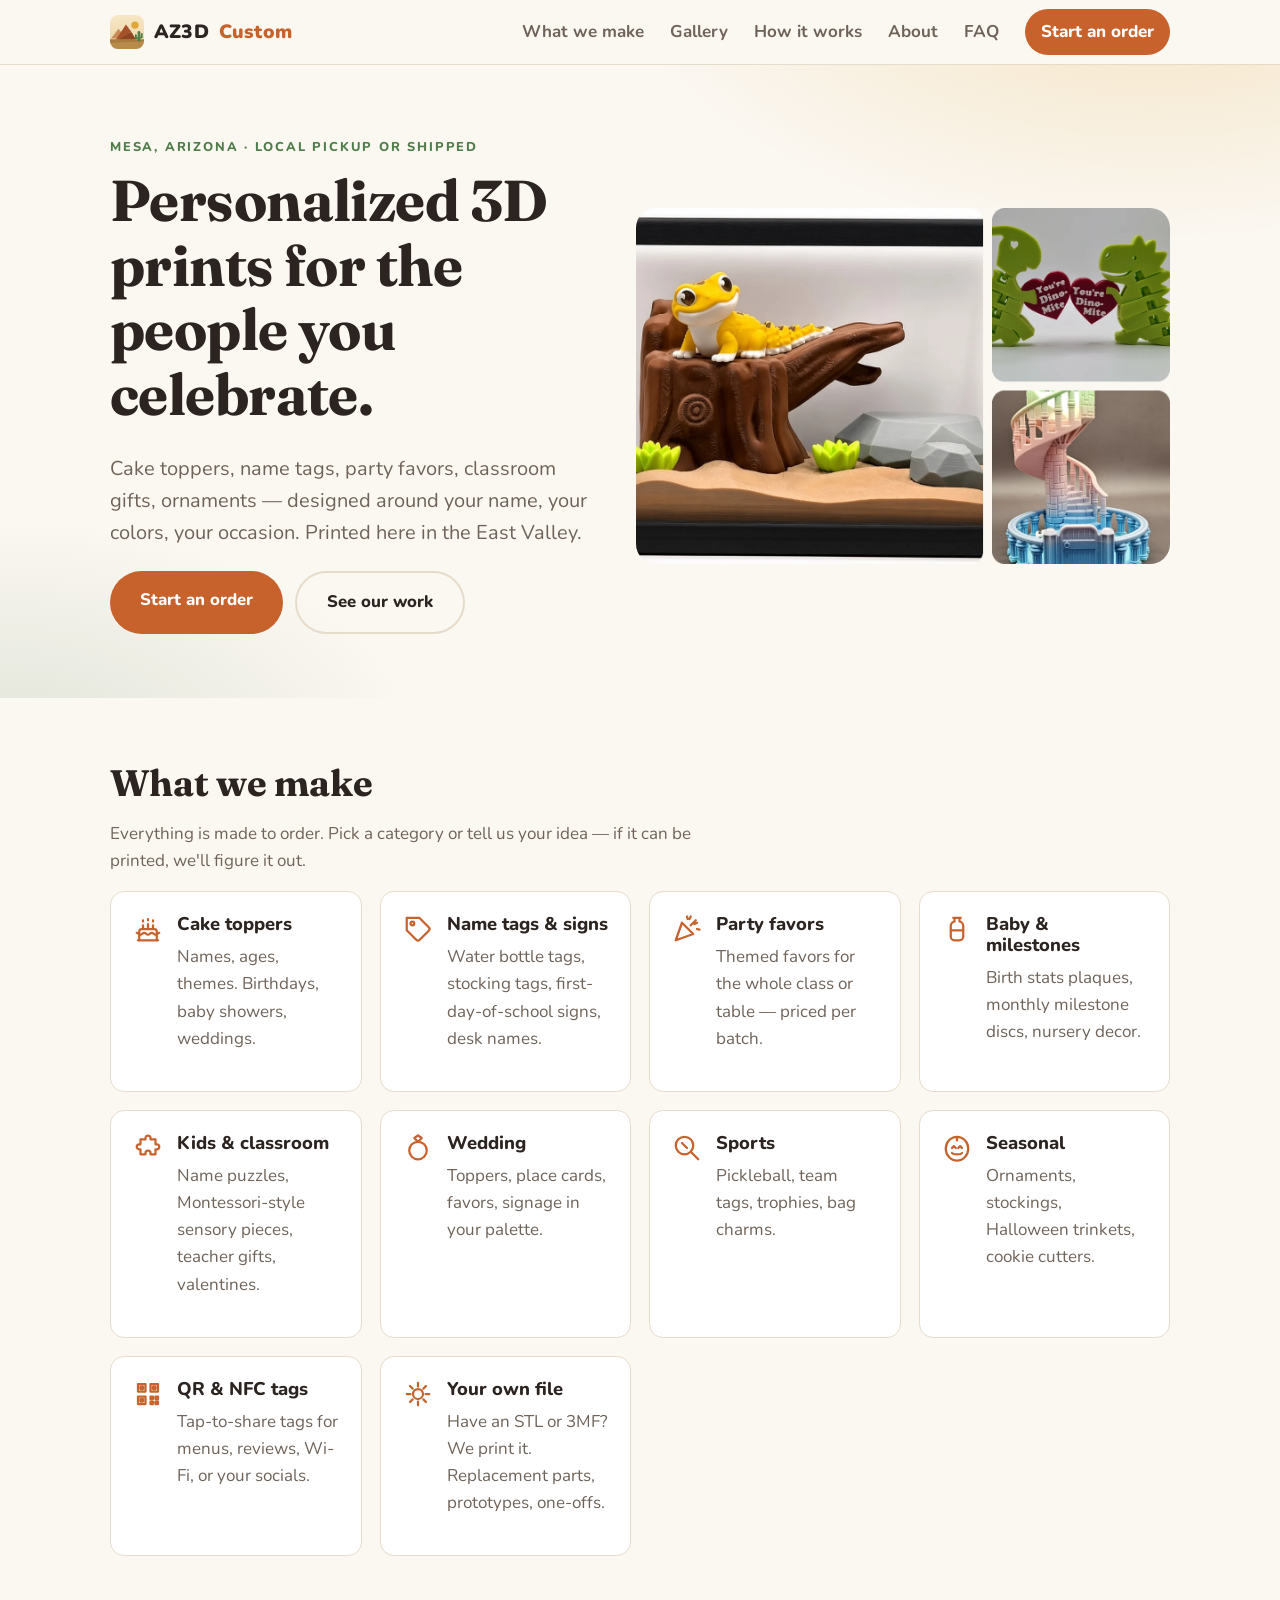
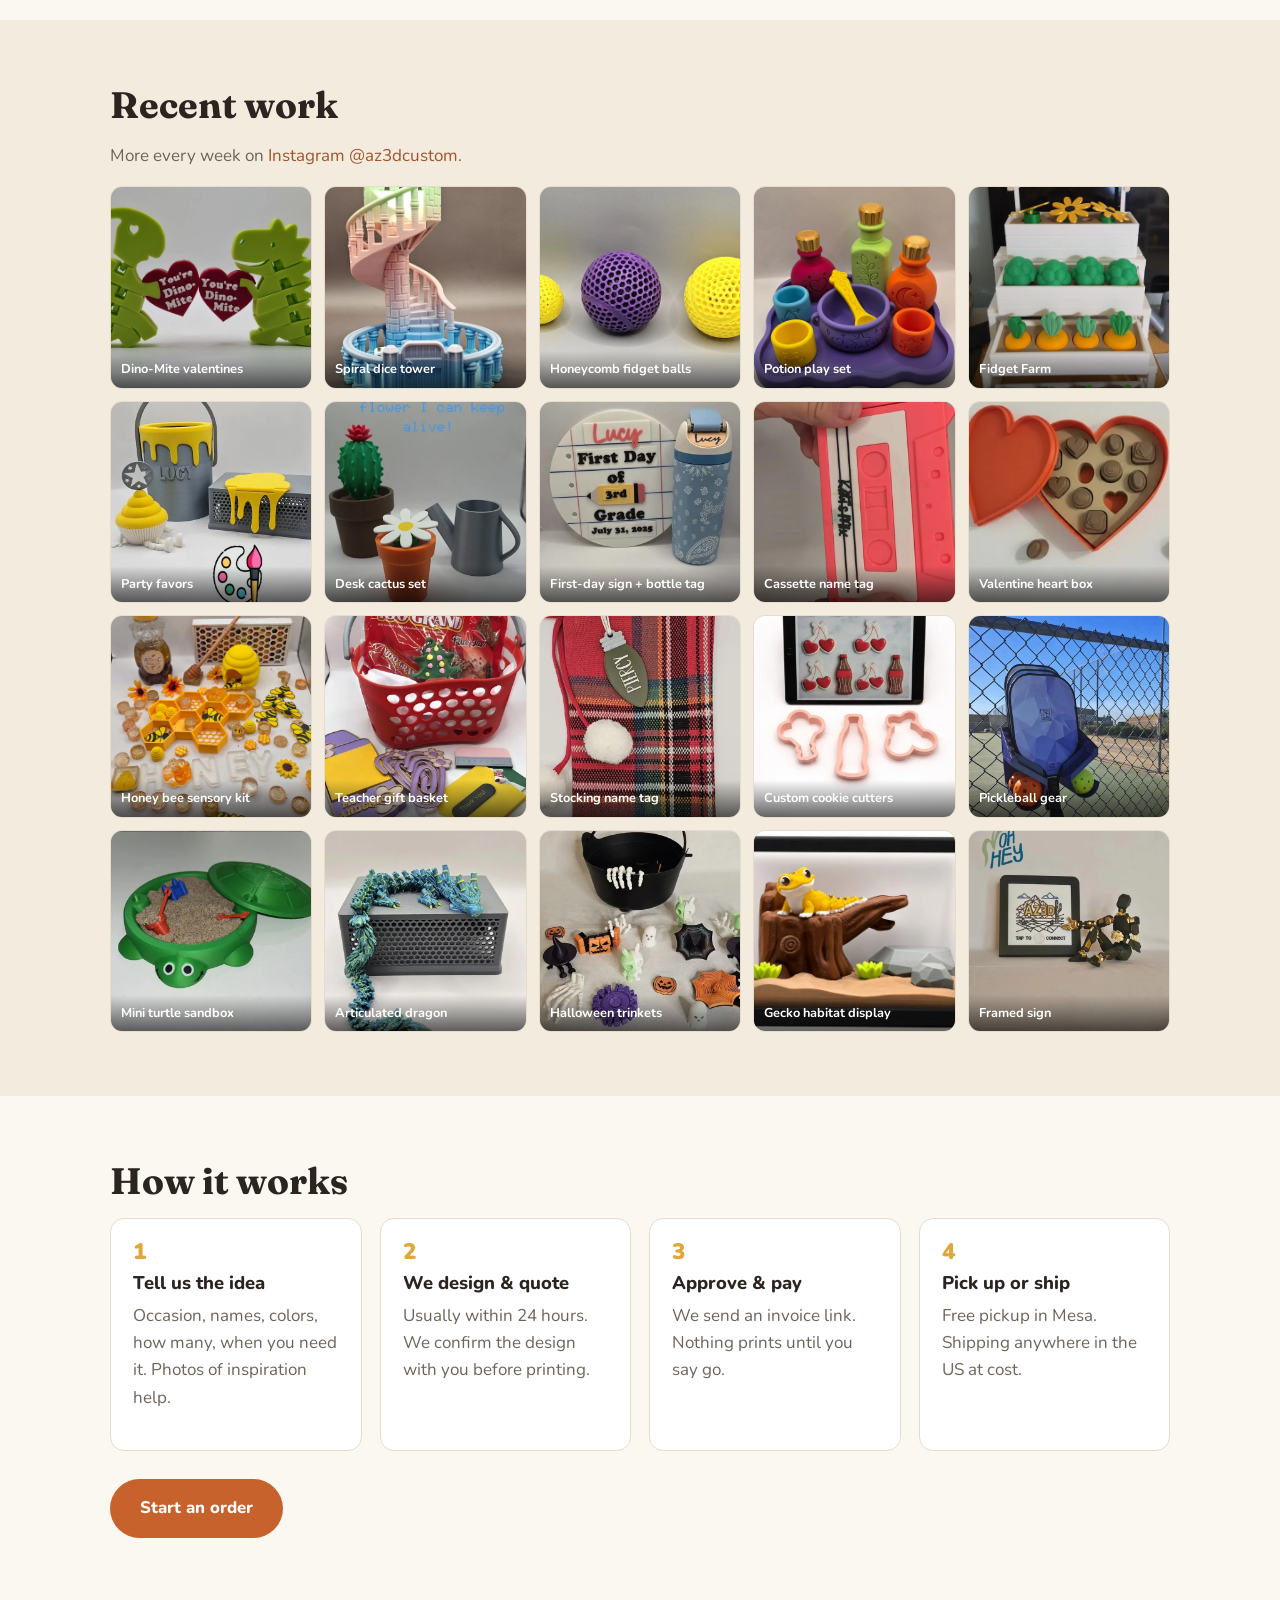
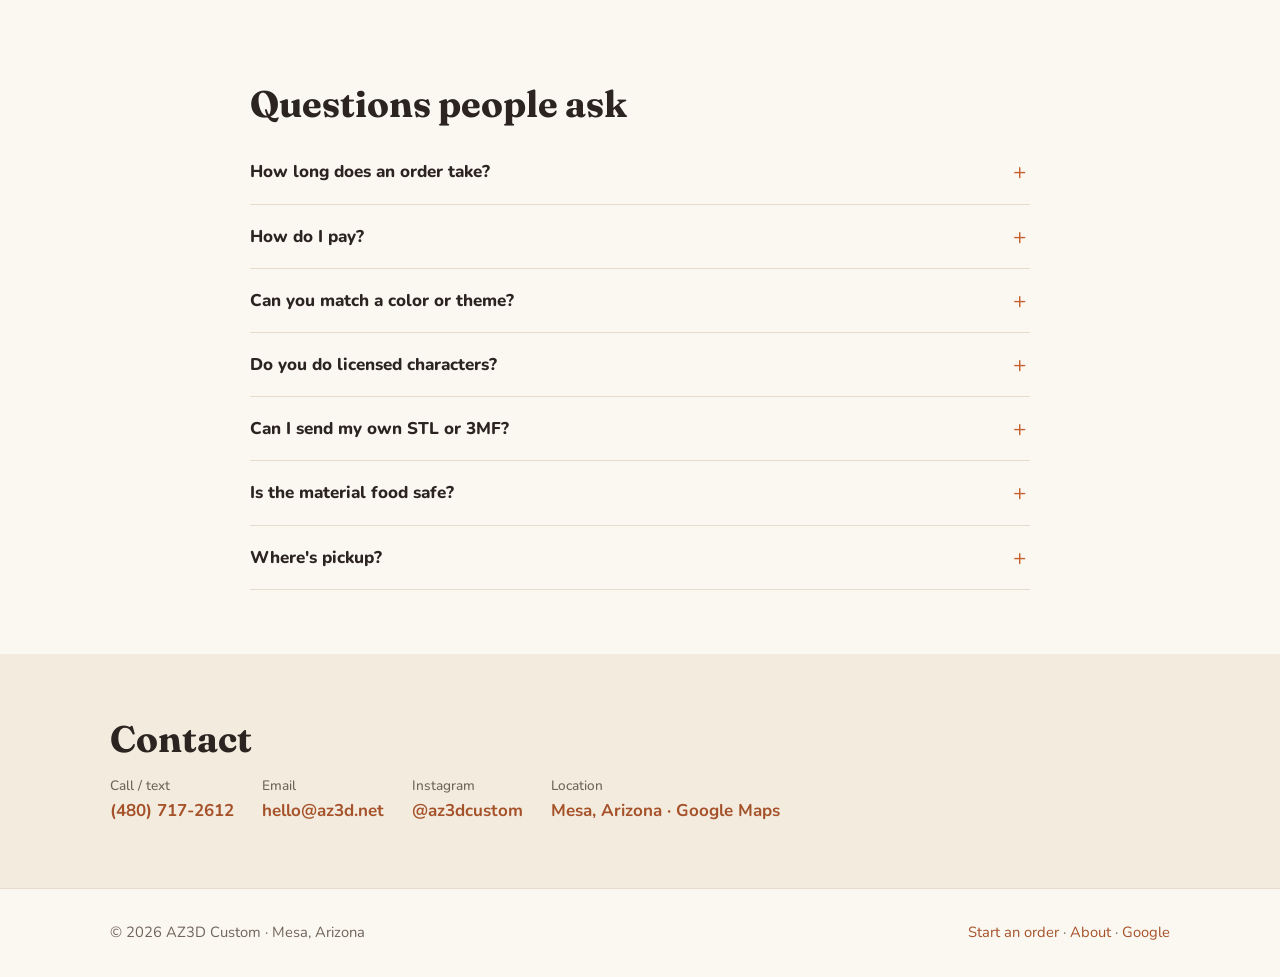
==== commit 9040b46b: "Gallery: honey bee sensory kit Co-Authored-By: Claude Fable 5.1 <noreply@anthropic.com> Claude-Sessi" ====
--- a/index.html
+++ b/index.html
@@ -18,7 +18,7 @@
   <link rel="preconnect" href="https://fonts.googleapis.com">
   <link rel="preconnect" href="https://fonts.gstatic.com" crossorigin>
   <link href="https://fonts.googleapis.com/css2?family=Fraunces:wght@700&family=Nunito:wght@500;700;800;900&display=swap" rel="stylesheet">
-  <link rel="stylesheet" href="assets/style.css?v=202609161100">
+  <link rel="stylesheet" href="assets/style.css?v=202609161200">
   <script type="application/ld+json">
   {
     "@context": "https://schema.org",
@@ -103,6 +103,7 @@
       <figure><img src="assets/img/first-day-sign.webp" alt="First day of 3rd grade sign with matching bottle tag" loading="lazy"><figcaption>First-day sign + bottle tag</figcaption></figure>
       <figure><img src="assets/img/cassette-name-tag.webp" alt="Pink cassette tape name tag" loading="lazy"><figcaption>Cassette name tag</figcaption></figure>
       <figure><img src="assets/img/heart-box.webp" alt="Heart shaped box with chocolates" loading="lazy"><figcaption>Valentine heart box</figcaption></figure>
+      <figure><img src="assets/img/honey-bee-kit.webp" alt="Honey bee sensory play kit with honeycomb tray, hive and bees" loading="lazy"><figcaption>Honey bee sensory kit</figcaption></figure>
       <figure><img src="assets/img/school-basket.webp" alt="Back to school teacher gift basket" loading="lazy"><figcaption>Teacher gift basket</figcaption></figure>
       <figure><img src="assets/img/stocking-tag.webp" alt="Christmas stocking name tag" loading="lazy"><figcaption>Stocking name tag</figcaption></figure>
       <figure><img src="assets/img/cookie-cutters.webp" alt="Custom cookie cutters" loading="lazy"><figcaption>Custom cookie cutters</figcaption></figure>
@@ -169,6 +170,6 @@
     <div><a href="quote.html">Start an order</a> · <a href="about.html">About</a> · <a href="https://maps.google.com/?cid=6083793129453651787" rel="noopener" target="_blank">Google</a></div>
   </div>
 </footer>
-<script src="assets/main.js?v=202609161100" defer></script>
+<script src="assets/main.js?v=202609161200" defer></script>
 </body>
 </html>
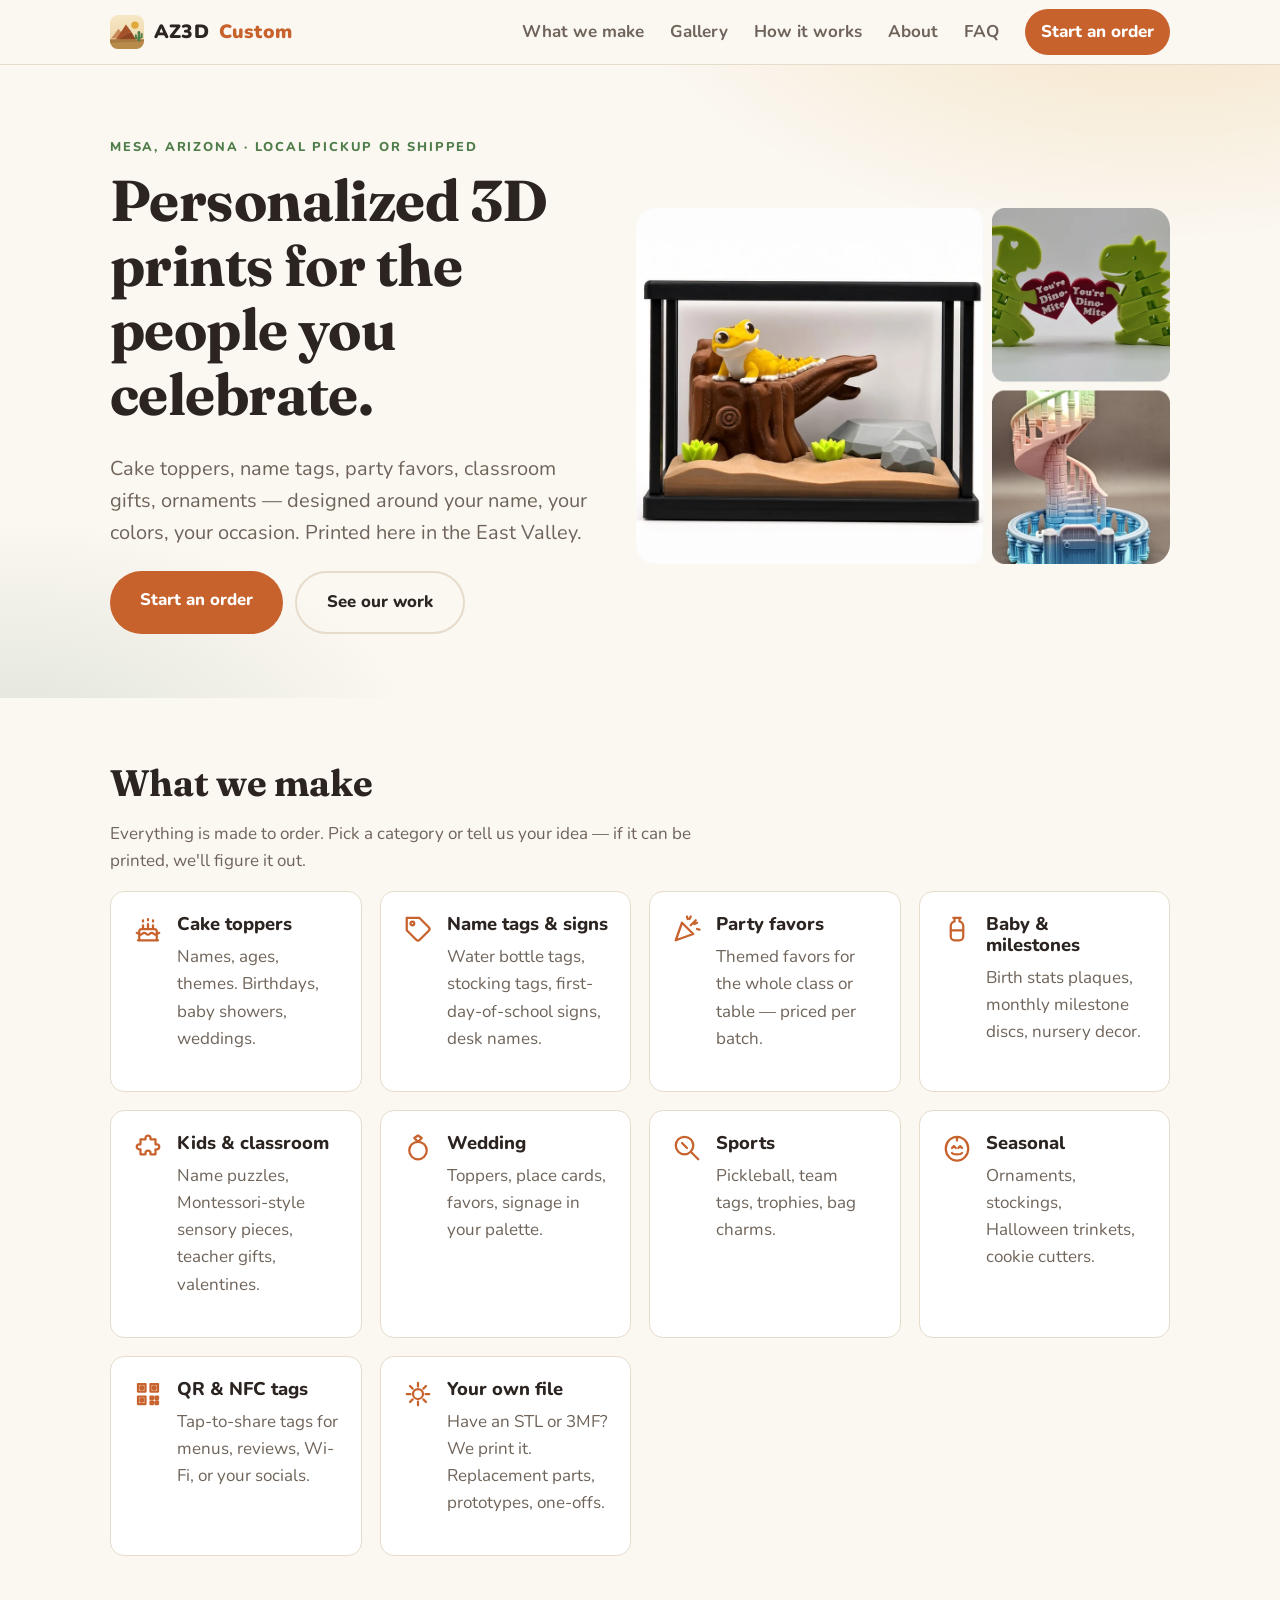
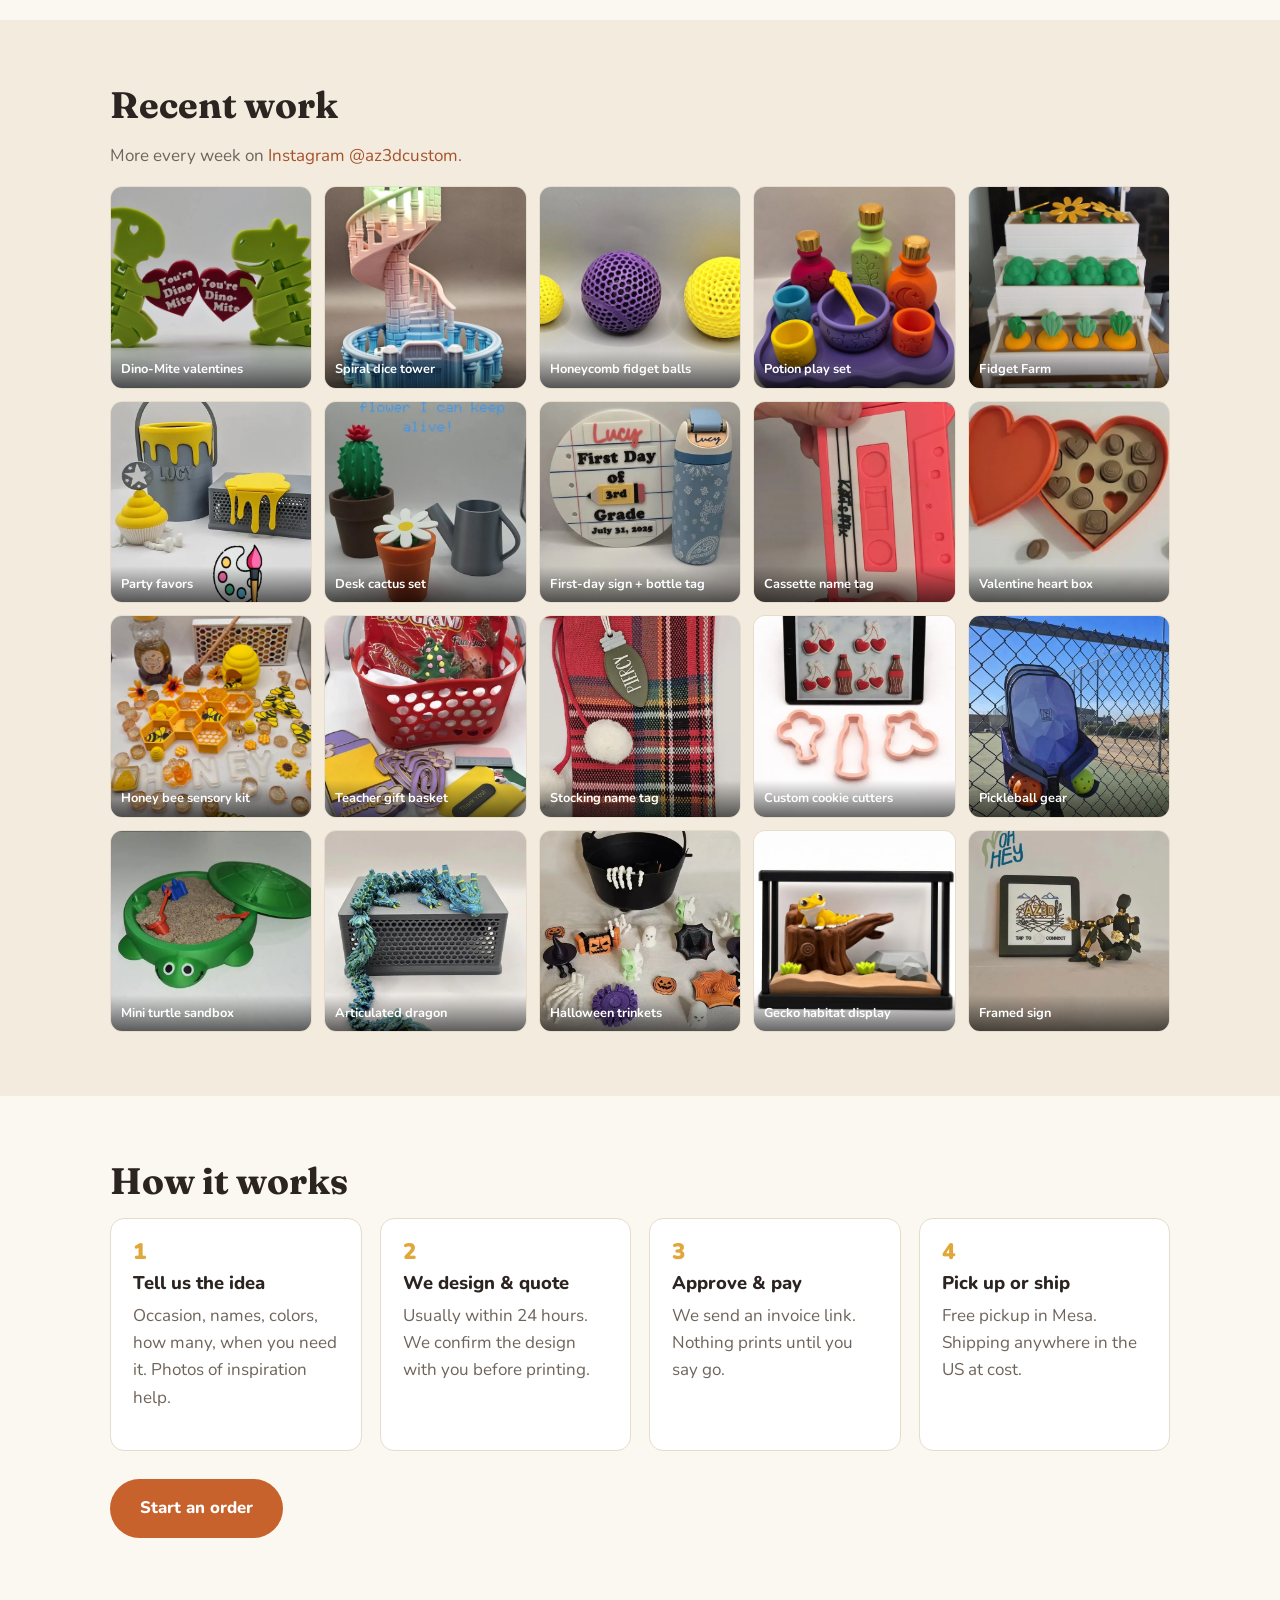
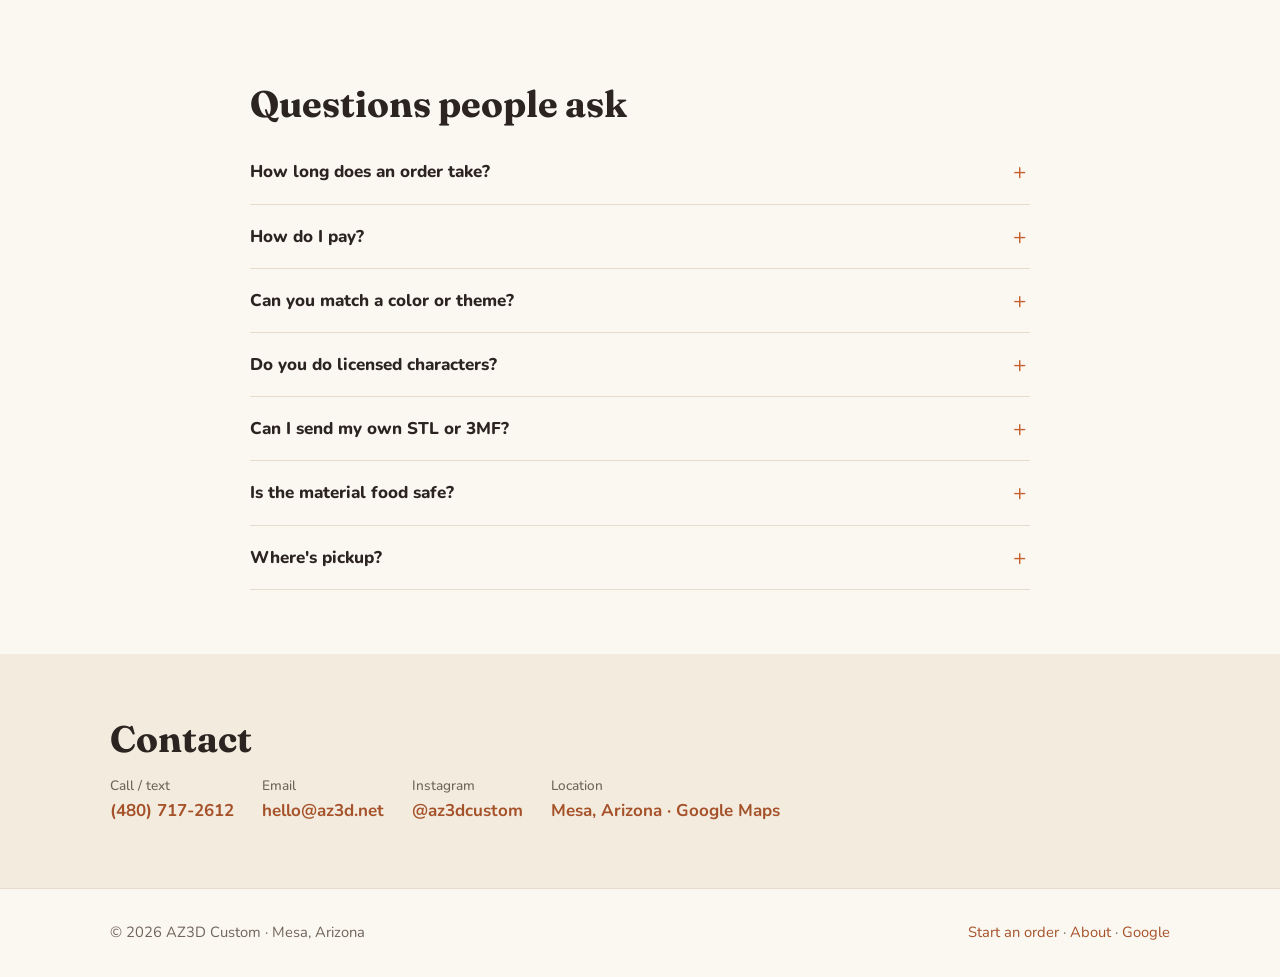
==== commit a84cf5b9: "Hero: show full gecko case Co-Authored-By: Claude Fable 5.1 <noreply@anthropic.com> Claude-Session: " ====
--- a/index.html
+++ b/index.html
@@ -18,7 +18,7 @@
   <link rel="preconnect" href="https://fonts.googleapis.com">
   <link rel="preconnect" href="https://fonts.gstatic.com" crossorigin>
   <link href="https://fonts.googleapis.com/css2?family=Fraunces:wght@700&family=Nunito:wght@500;700;800;900&display=swap" rel="stylesheet">
-  <link rel="stylesheet" href="assets/style.css?v=202609161200">
+  <link rel="stylesheet" href="assets/style.css?v=202609161300">
   <script type="application/ld+json">
   {
     "@context": "https://schema.org",
@@ -170,6 +170,6 @@
     <div><a href="quote.html">Start an order</a> · <a href="about.html">About</a> · <a href="https://maps.google.com/?cid=6083793129453651787" rel="noopener" target="_blank">Google</a></div>
   </div>
 </footer>
-<script src="assets/main.js?v=202609161200" defer></script>
+<script src="assets/main.js?v=202609161300" defer></script>
 </body>
 </html>
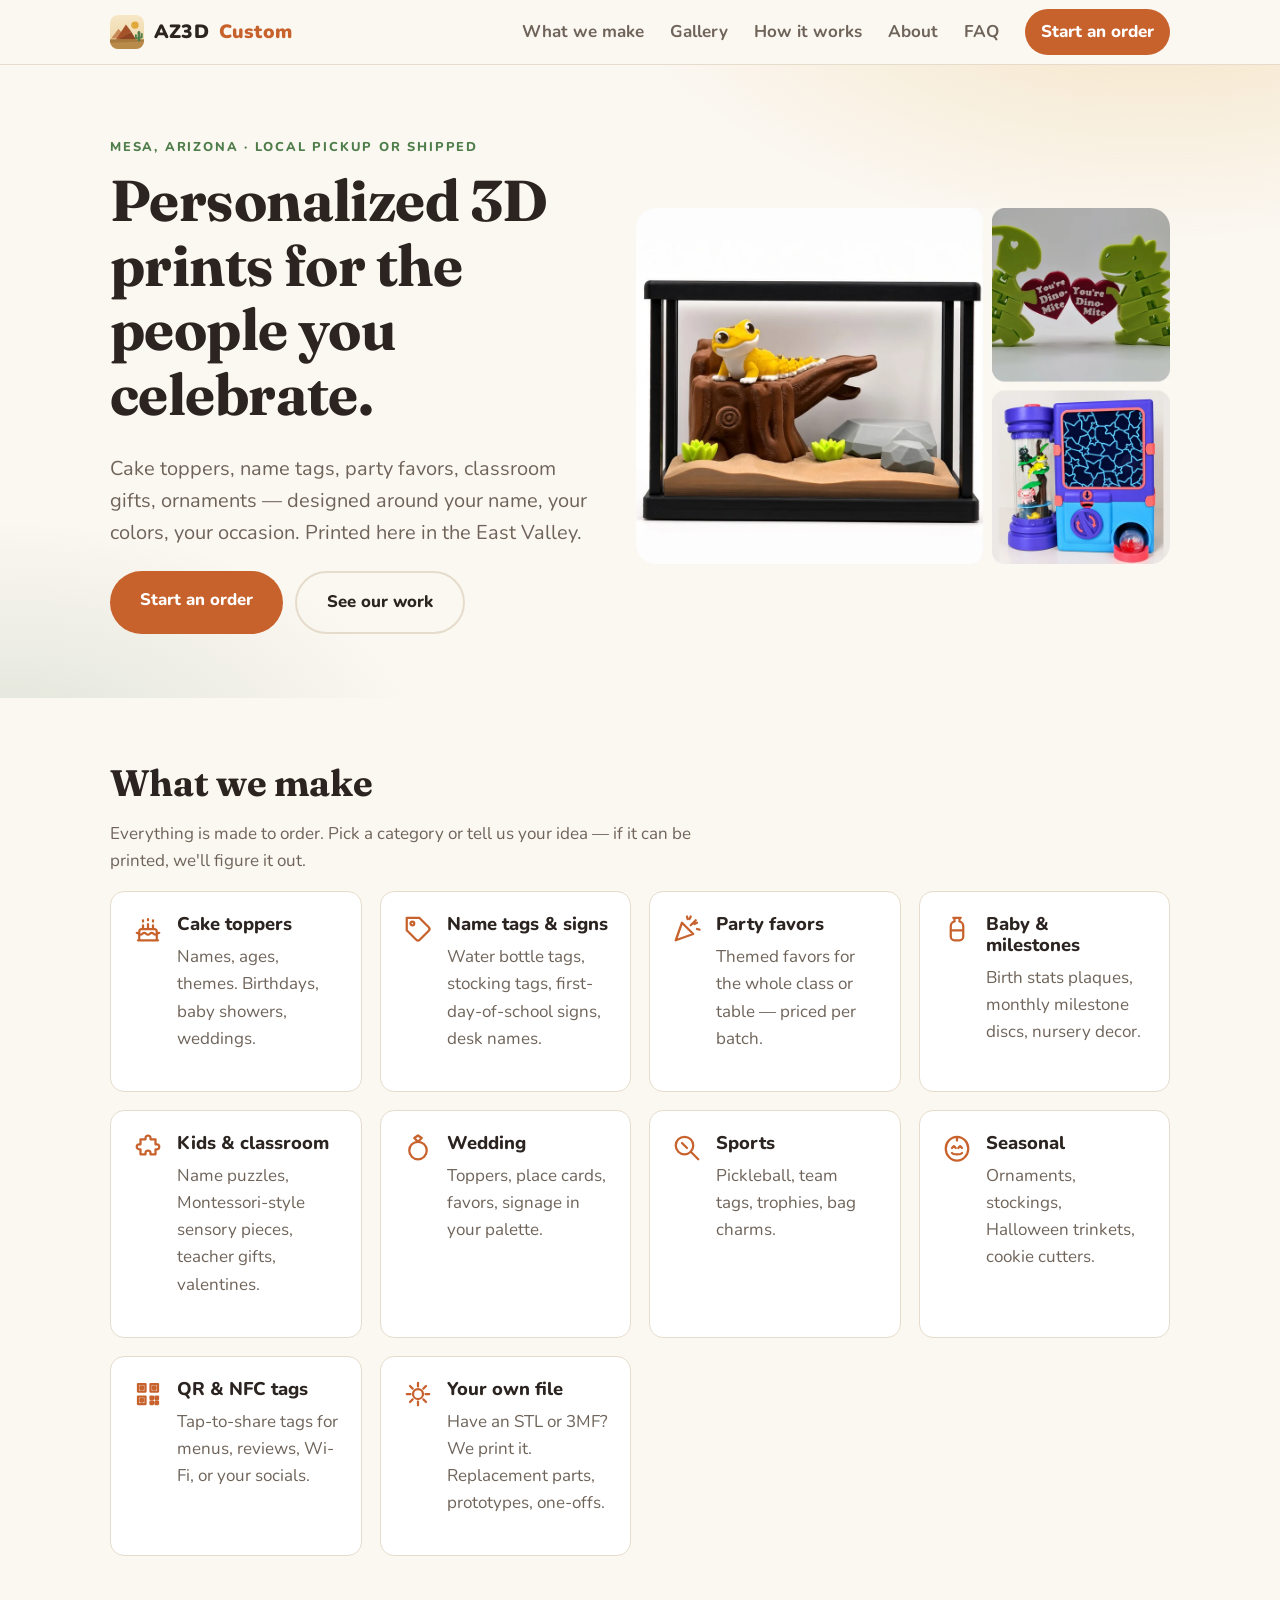
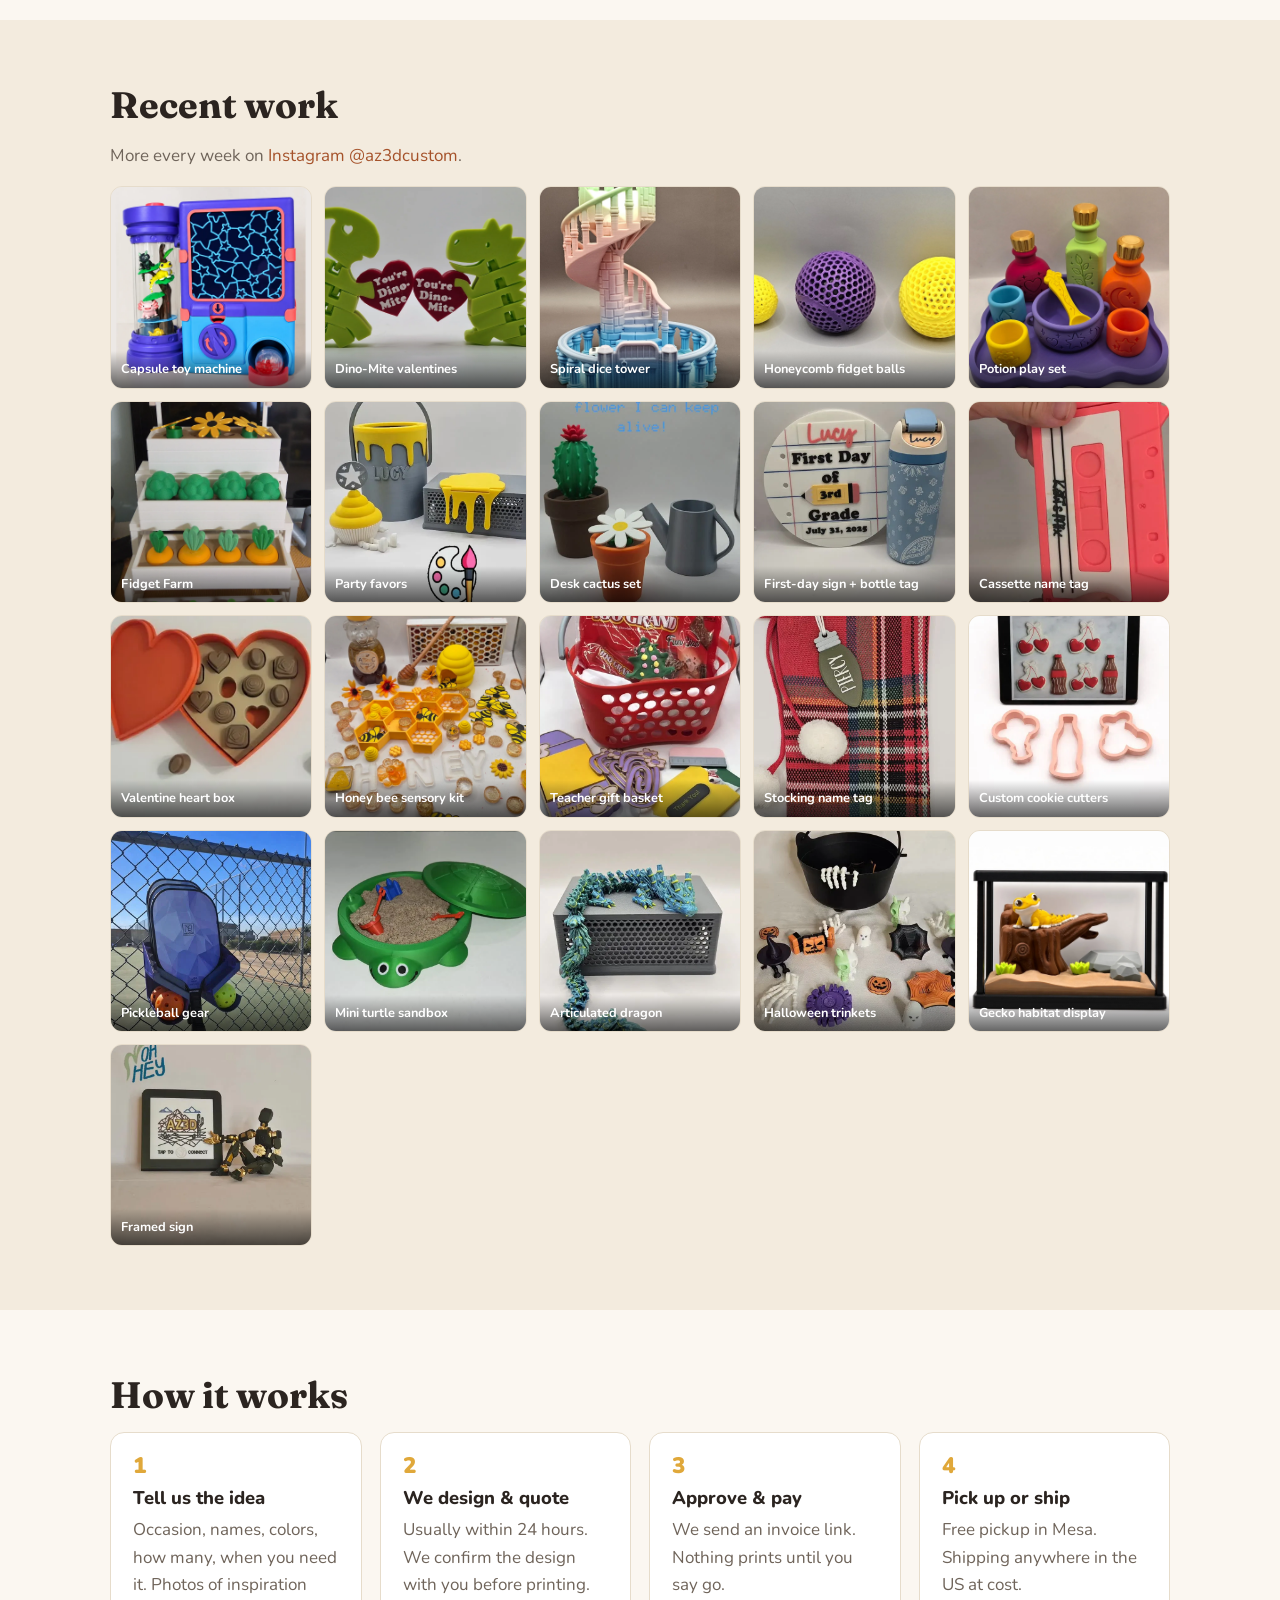
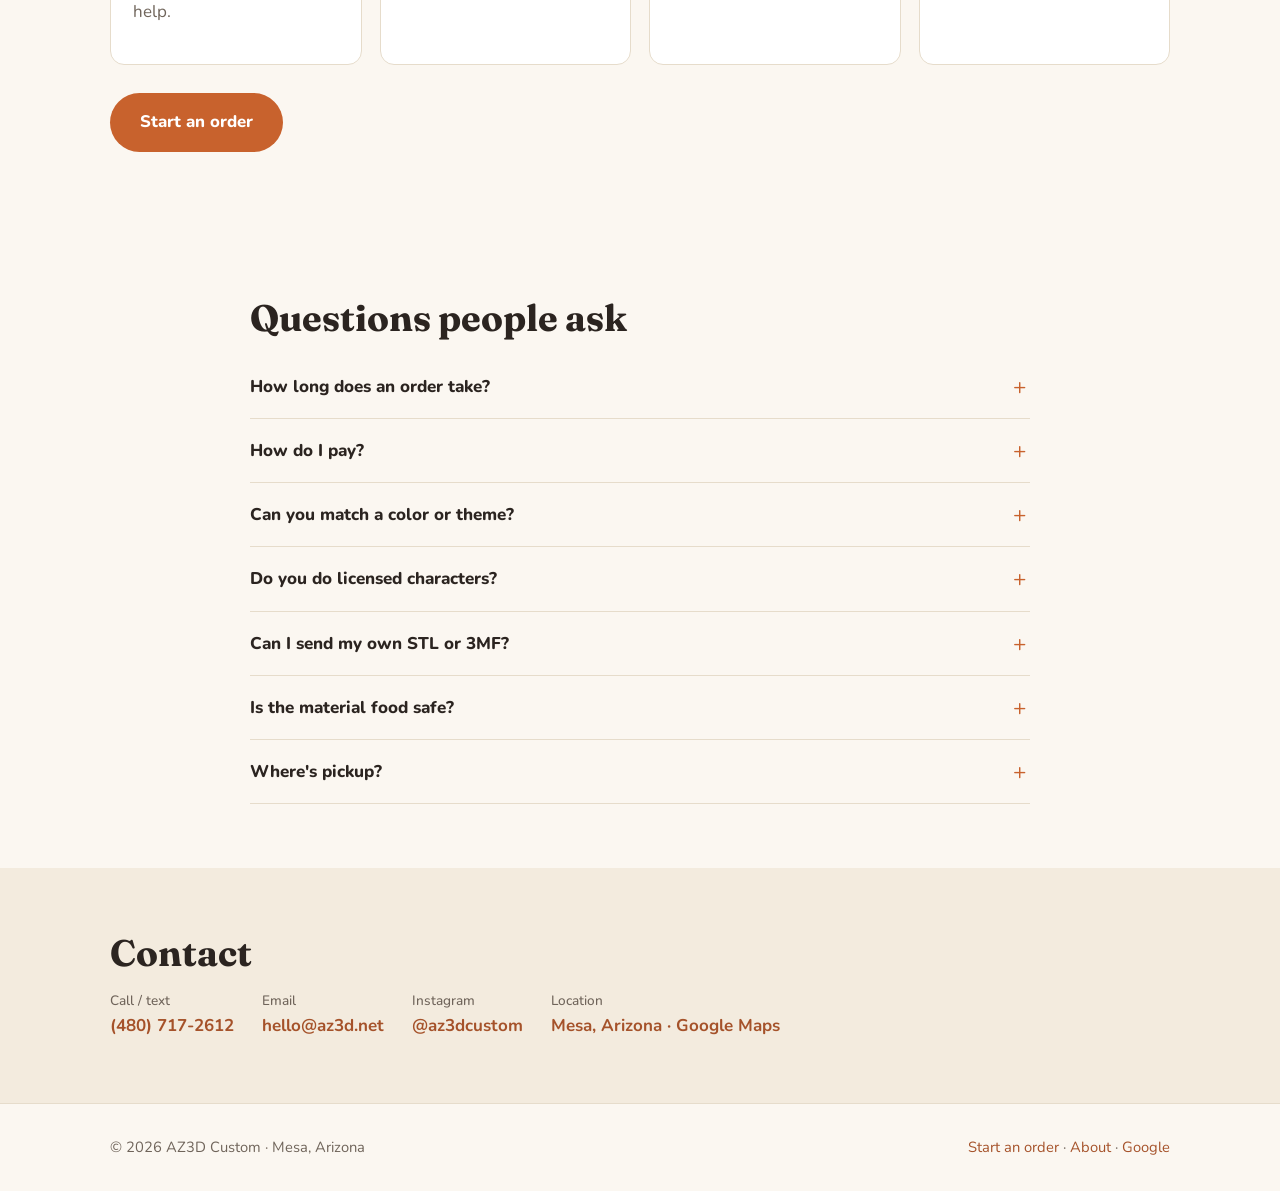
==== commit 30efc3c0: "Hero: capsule machine replaces dice tower; gallery +1 Co-Authored-By: Claude Fable 5.1 <noreply@anth" ====
--- a/index.html
+++ b/index.html
@@ -18,7 +18,7 @@
   <link rel="preconnect" href="https://fonts.googleapis.com">
   <link rel="preconnect" href="https://fonts.gstatic.com" crossorigin>
   <link href="https://fonts.googleapis.com/css2?family=Fraunces:wght@700&family=Nunito:wght@500;700;800;900&display=swap" rel="stylesheet">
-  <link rel="stylesheet" href="assets/style.css?v=202609161300">
+  <link rel="stylesheet" href="assets/style.css?v=202609161400">
   <script type="application/ld+json">
   {
     "@context": "https://schema.org",
@@ -65,7 +65,7 @@
         <a class="btn ghost lg" href="#gallery">See our work</a>
       </div>
     </div>
-    <div class="hero-logo"><img src="assets/img/hero-trio.webp" width="1200" height="800" alt="3D printed gecko display, Dino-Mite valentine dinosaurs, and pastel dice tower made by AZ3D Custom" fetchpriority="high"></div>
+    <div class="hero-logo"><img src="assets/img/hero-trio.webp" width="1200" height="800" alt="3D printed gecko display, Dino-Mite valentine dinosaurs, and a working capsule toy machine made by AZ3D Custom" fetchpriority="high"></div>
   </div>
 </section>
 
@@ -93,6 +93,7 @@
     <h2>Recent work</h2>
     <p class="muted">More every week on <a href="https://www.instagram.com/az3dcustom/" rel="noopener" target="_blank">Instagram @az3dcustom</a>.</p>
     <div class="gallery">
+      <figure><img src="assets/img/gacha-machine.webp" alt="3D printed capsule toy machine with animal figures and display tower" loading="lazy"><figcaption>Capsule toy machine</figcaption></figure>
       <figure><img src="assets/img/dino-valentines.webp" alt="Two articulated dinosaurs holding You're Dino-Mite hearts" loading="lazy"><figcaption>Dino-Mite valentines</figcaption></figure>
       <figure><img src="assets/img/dice-tower.webp" alt="Pastel rainbow spiral staircase dice tower" loading="lazy"><figcaption>Spiral dice tower</figcaption></figure>
       <figure><img src="assets/img/fidget-balls.webp" alt="Honeycomb fidget balls in three sizes" loading="lazy"><figcaption>Honeycomb fidget balls</figcaption></figure>
@@ -170,6 +171,6 @@
     <div><a href="quote.html">Start an order</a> · <a href="about.html">About</a> · <a href="https://maps.google.com/?cid=6083793129453651787" rel="noopener" target="_blank">Google</a></div>
   </div>
 </footer>
-<script src="assets/main.js?v=202609161300" defer></script>
+<script src="assets/main.js?v=202609161400" defer></script>
 </body>
 </html>
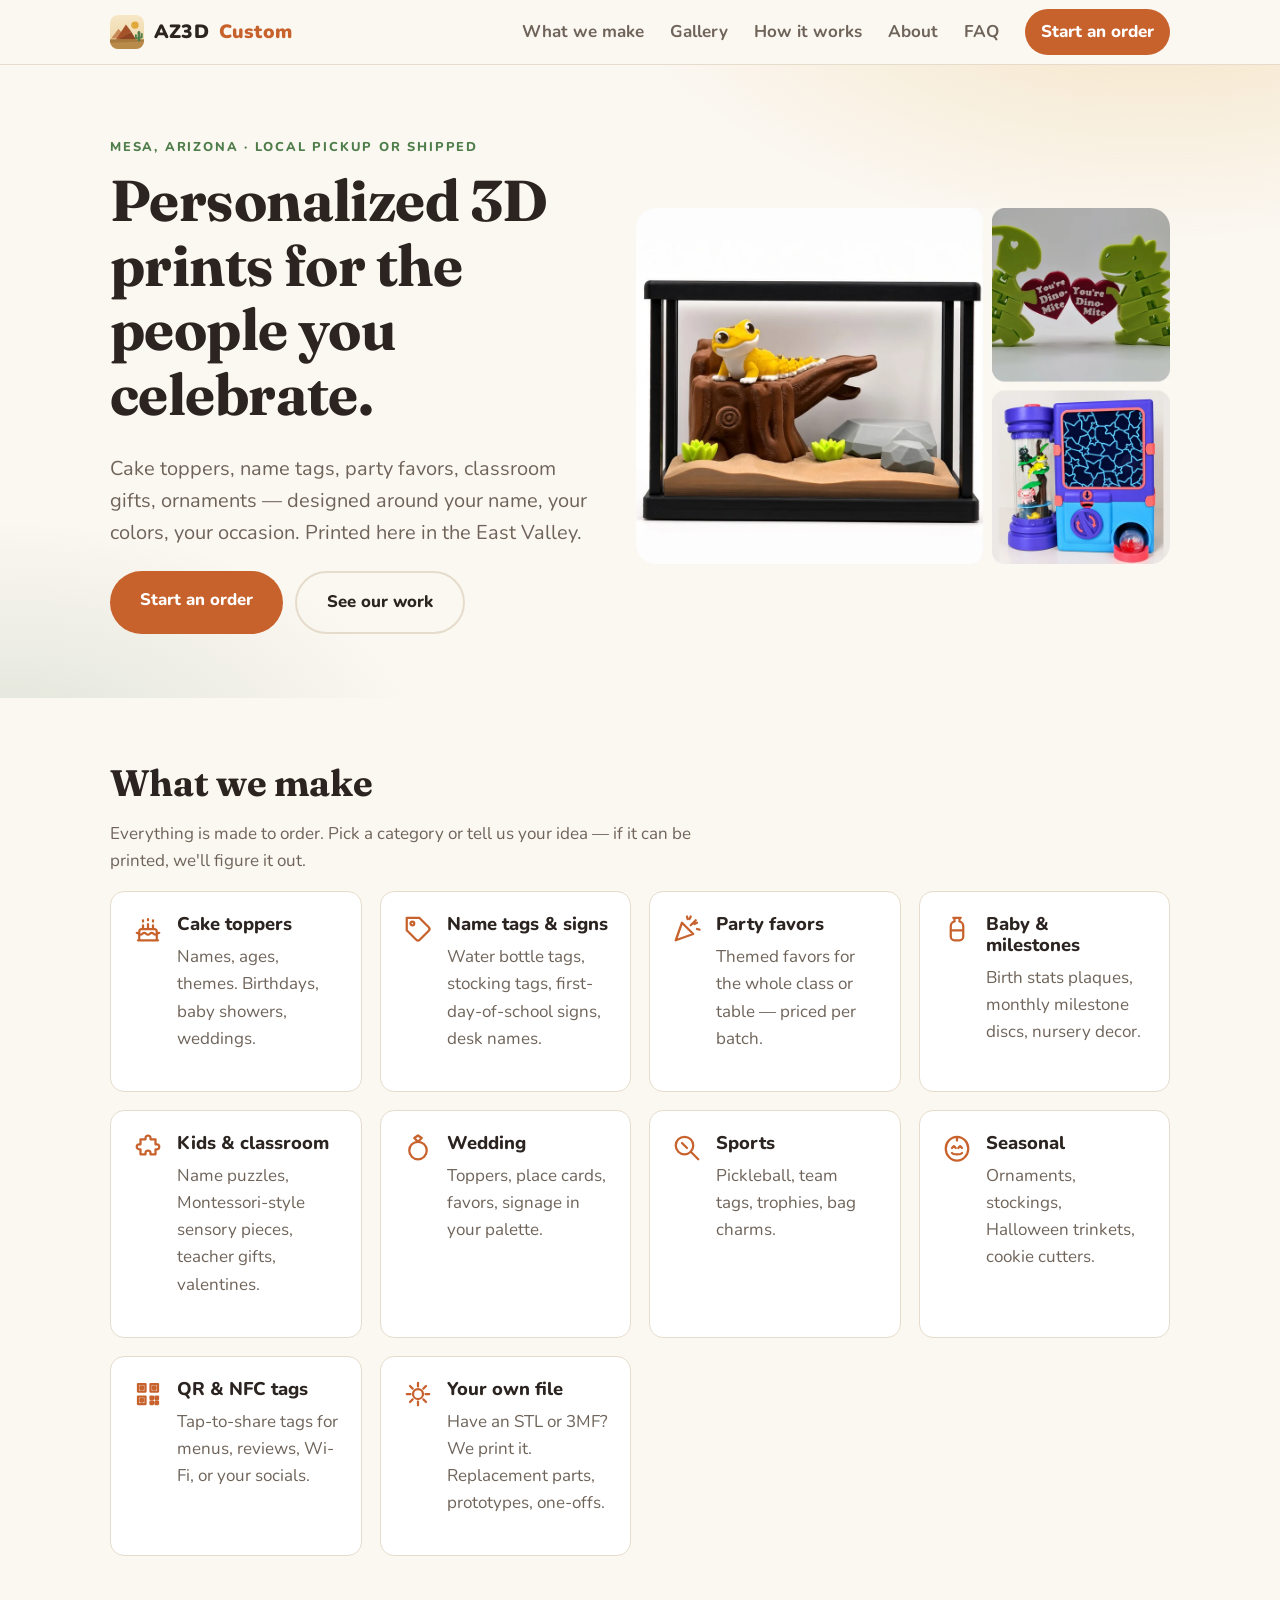
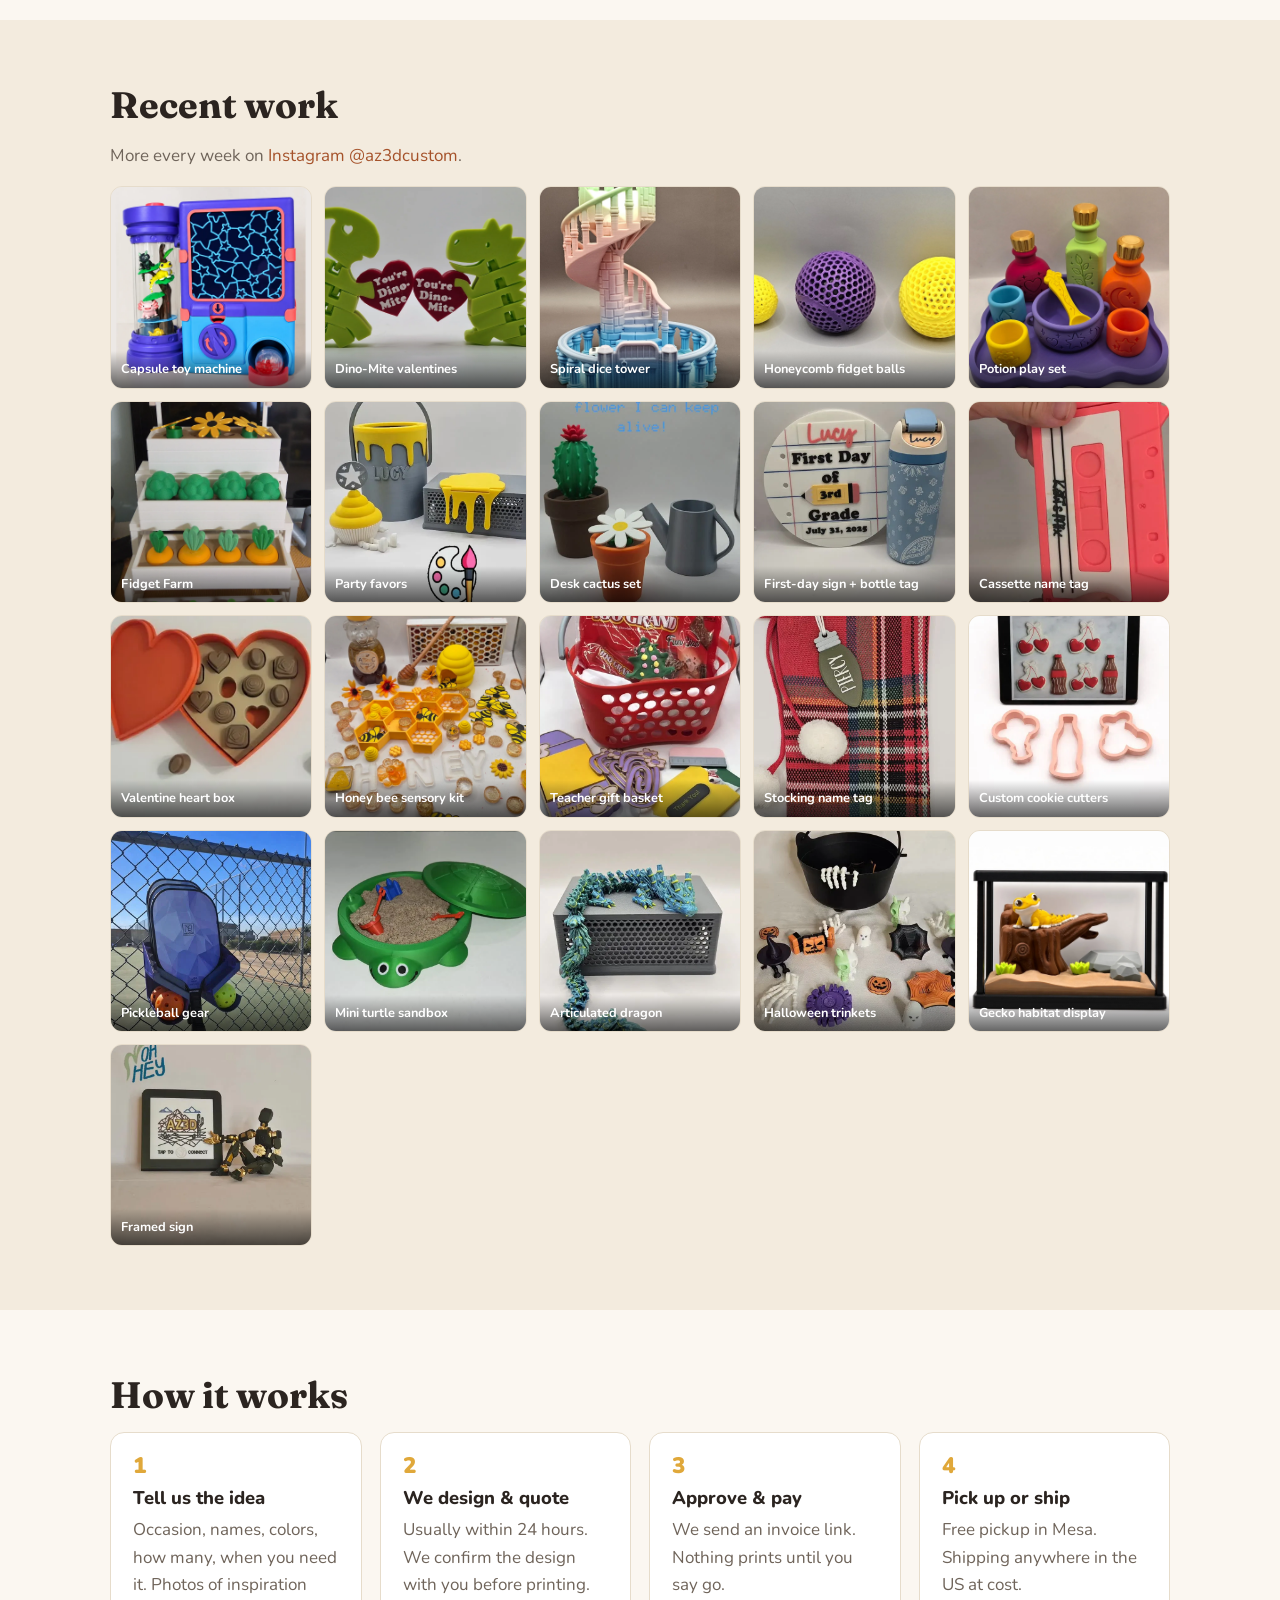
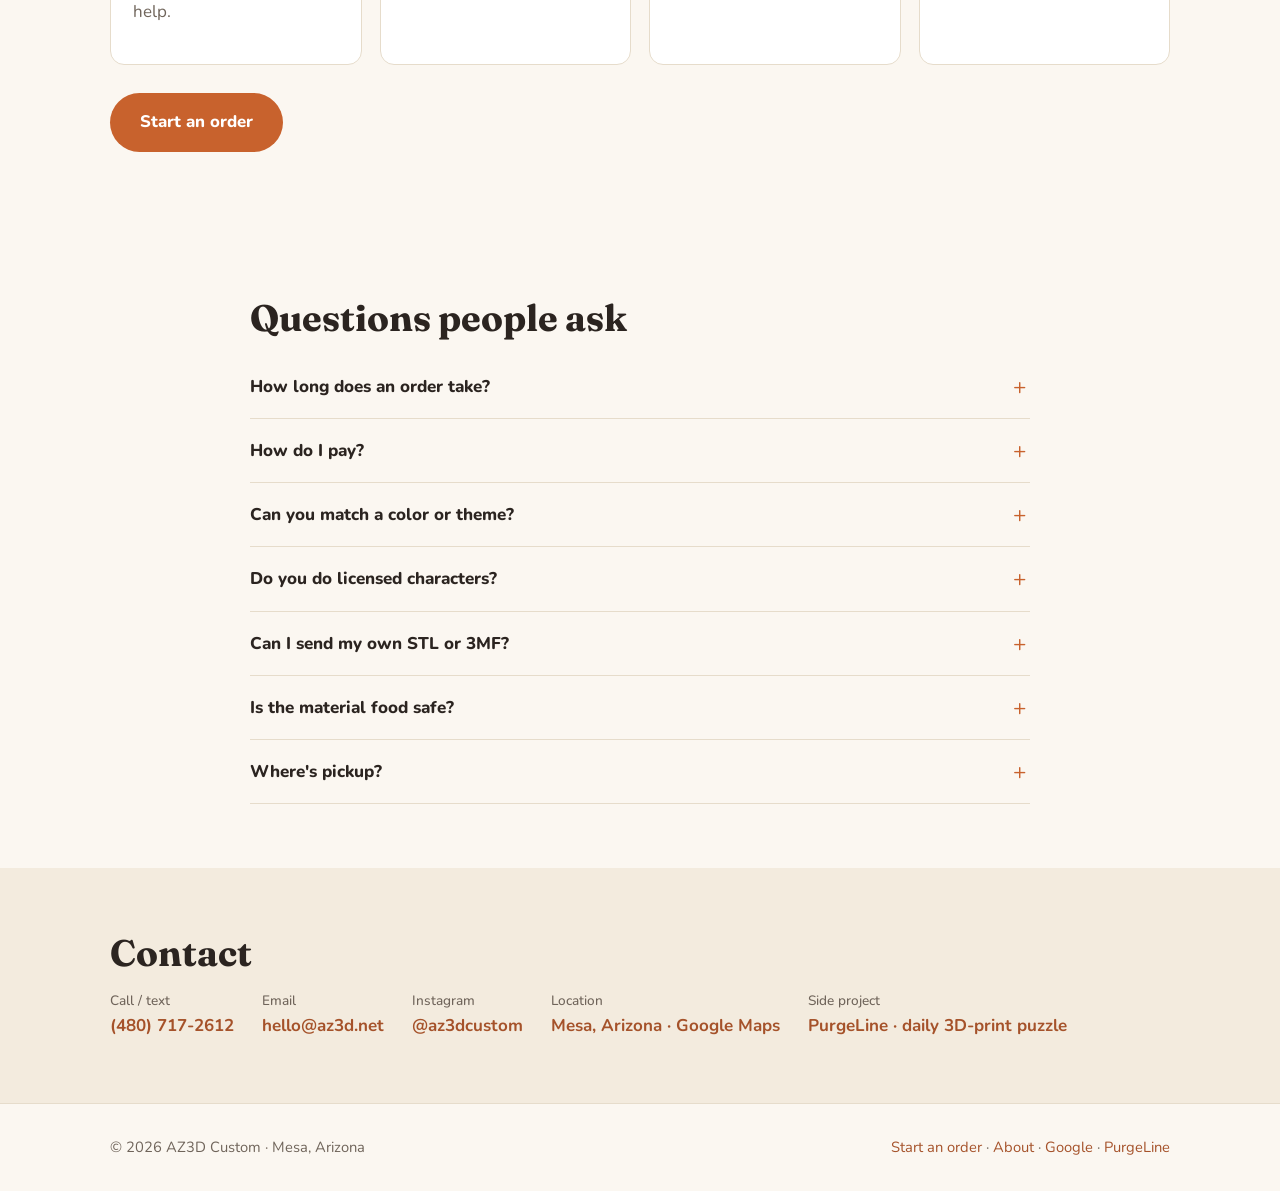
==== commit 0a5077cf: "Link PurgeLine: footer on every page, contact row on home, a line on About Co-Authored-By: Claude Fa" ====
--- a/index.html
+++ b/index.html
@@ -152,6 +152,7 @@
       <div><span>Email</span><a href="mailto:hello@az3d.net">hello@az3d.net</a></div>
       <div><span>Instagram</span><a href="https://www.instagram.com/az3dcustom/" rel="noopener" target="_blank">@az3dcustom</a></div>
       <div><span>Location</span><a href="https://maps.google.com/?cid=6083793129453651787" rel="noopener" target="_blank">Mesa, Arizona · Google Maps</a></div>
+      <div><span>Side project</span><a href="https://purgeline.com" rel="noopener" target="_blank">PurgeLine · daily 3D-print puzzle</a></div>
     </div>
   </div>
 </section>
@@ -168,7 +169,7 @@
 <footer>
   <div class="wrap">
     <div>© <span id="yr"></span> AZ3D Custom · Mesa, Arizona</div>
-    <div><a href="quote.html">Start an order</a> · <a href="about.html">About</a> · <a href="https://maps.google.com/?cid=6083793129453651787" rel="noopener" target="_blank">Google</a></div>
+    <div><a href="quote.html">Start an order</a> · <a href="about.html">About</a> · <a href="https://maps.google.com/?cid=6083793129453651787" rel="noopener" target="_blank">Google</a> · <a href="https://purgeline.com" rel="noopener" target="_blank">PurgeLine</a></div>
   </div>
 </footer>
 <script src="assets/main.js?v=202609161400" defer></script>
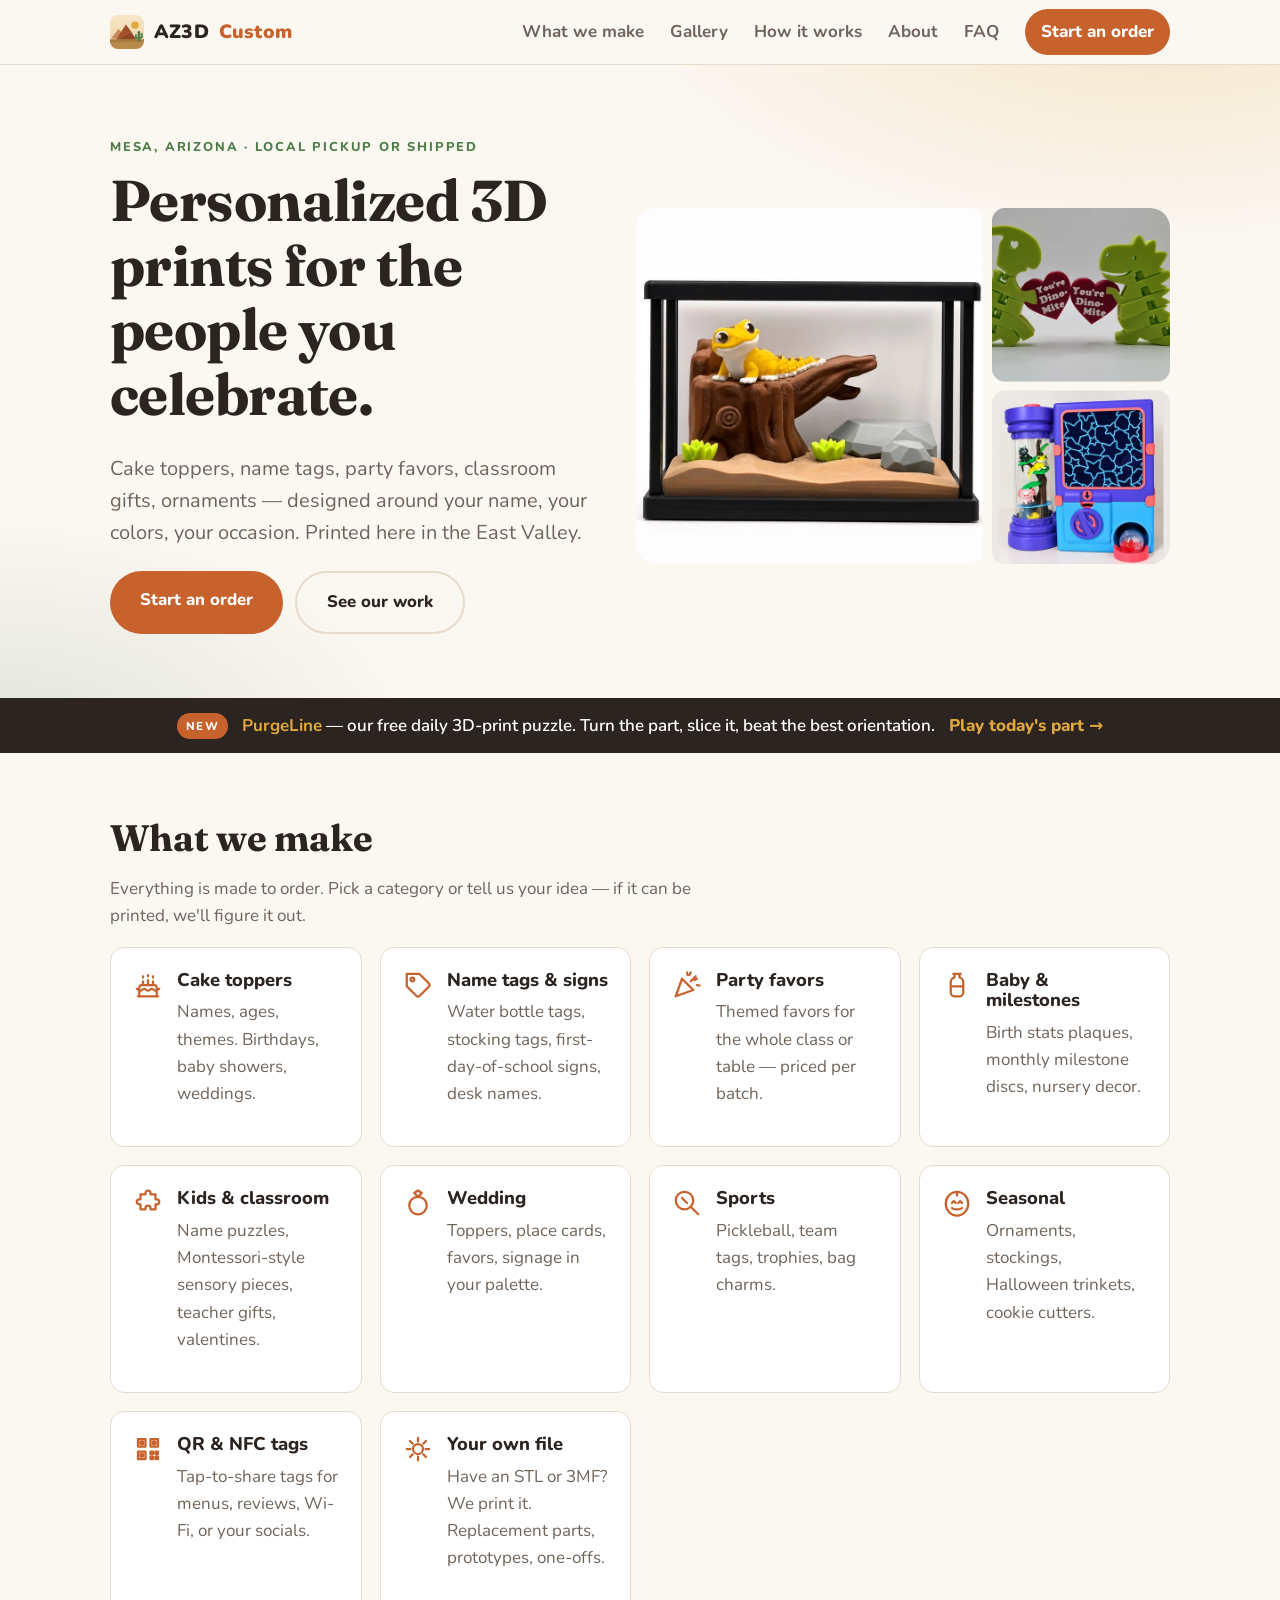
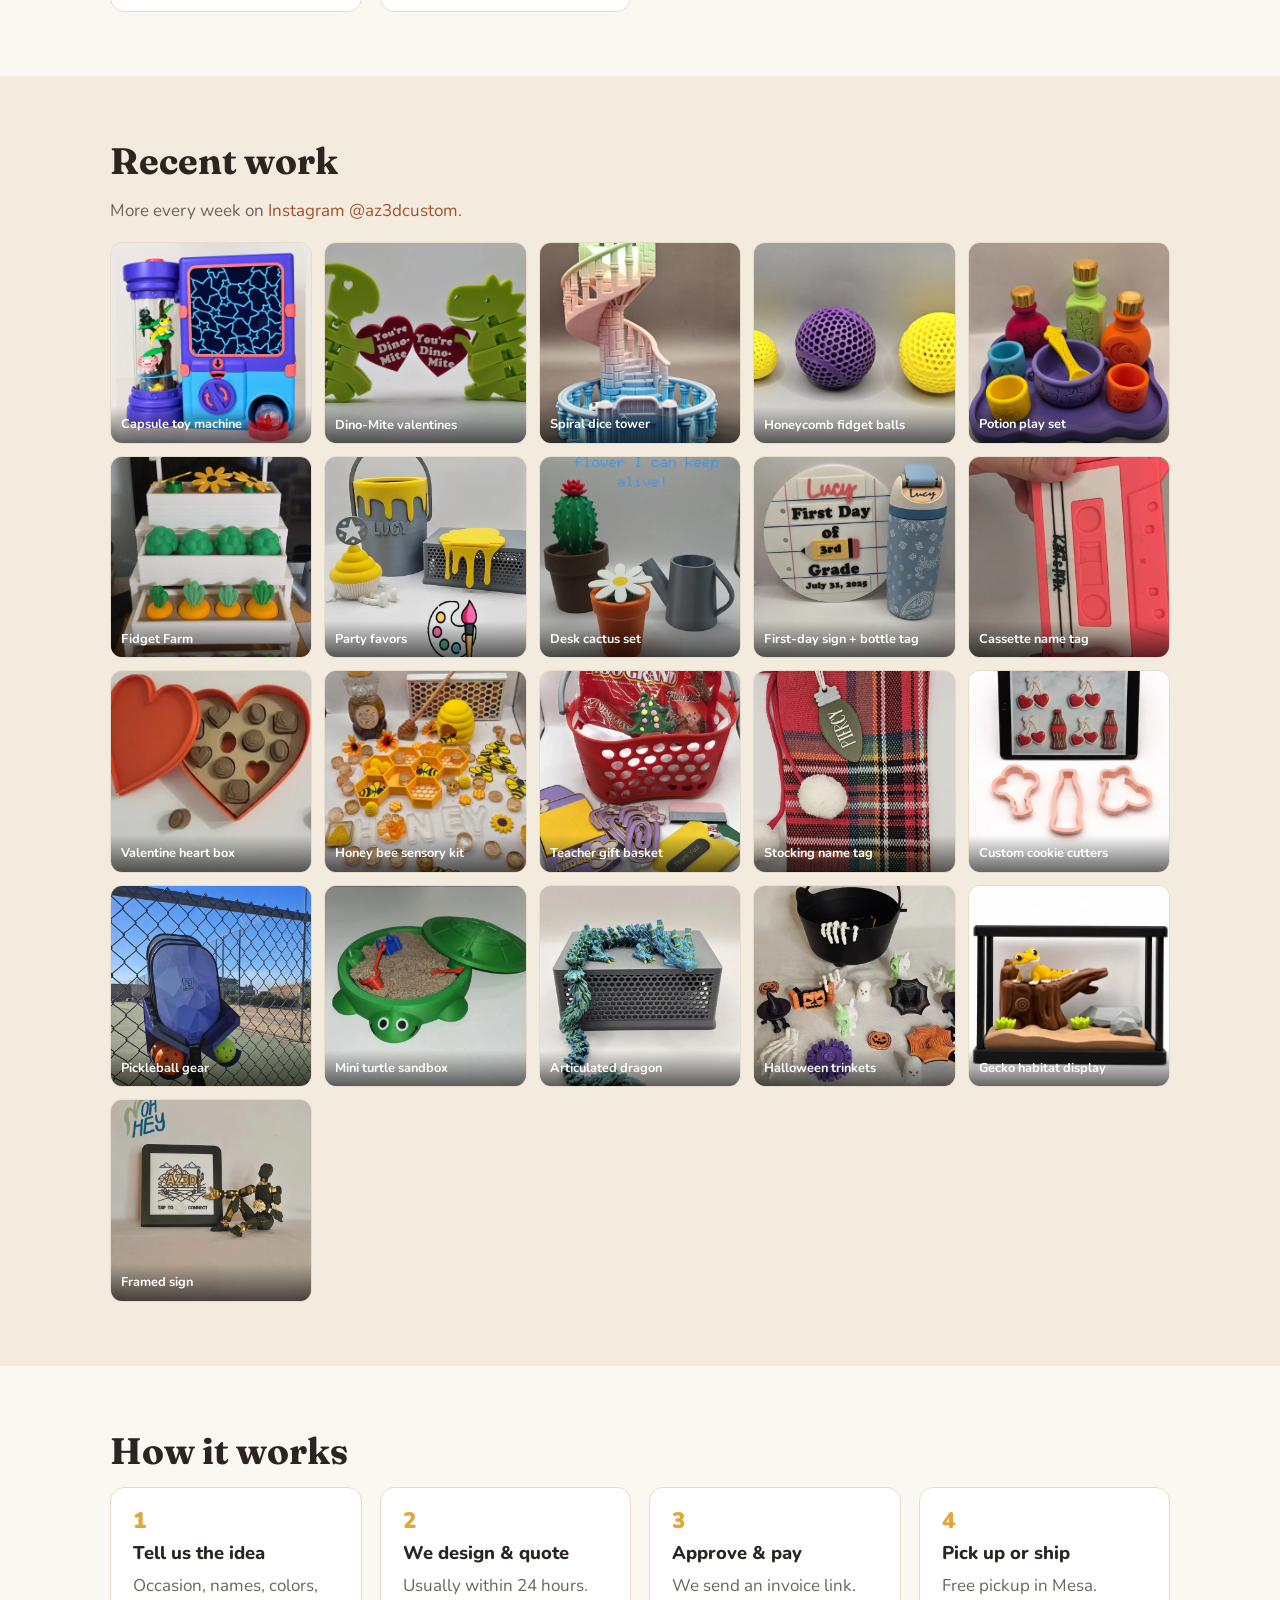
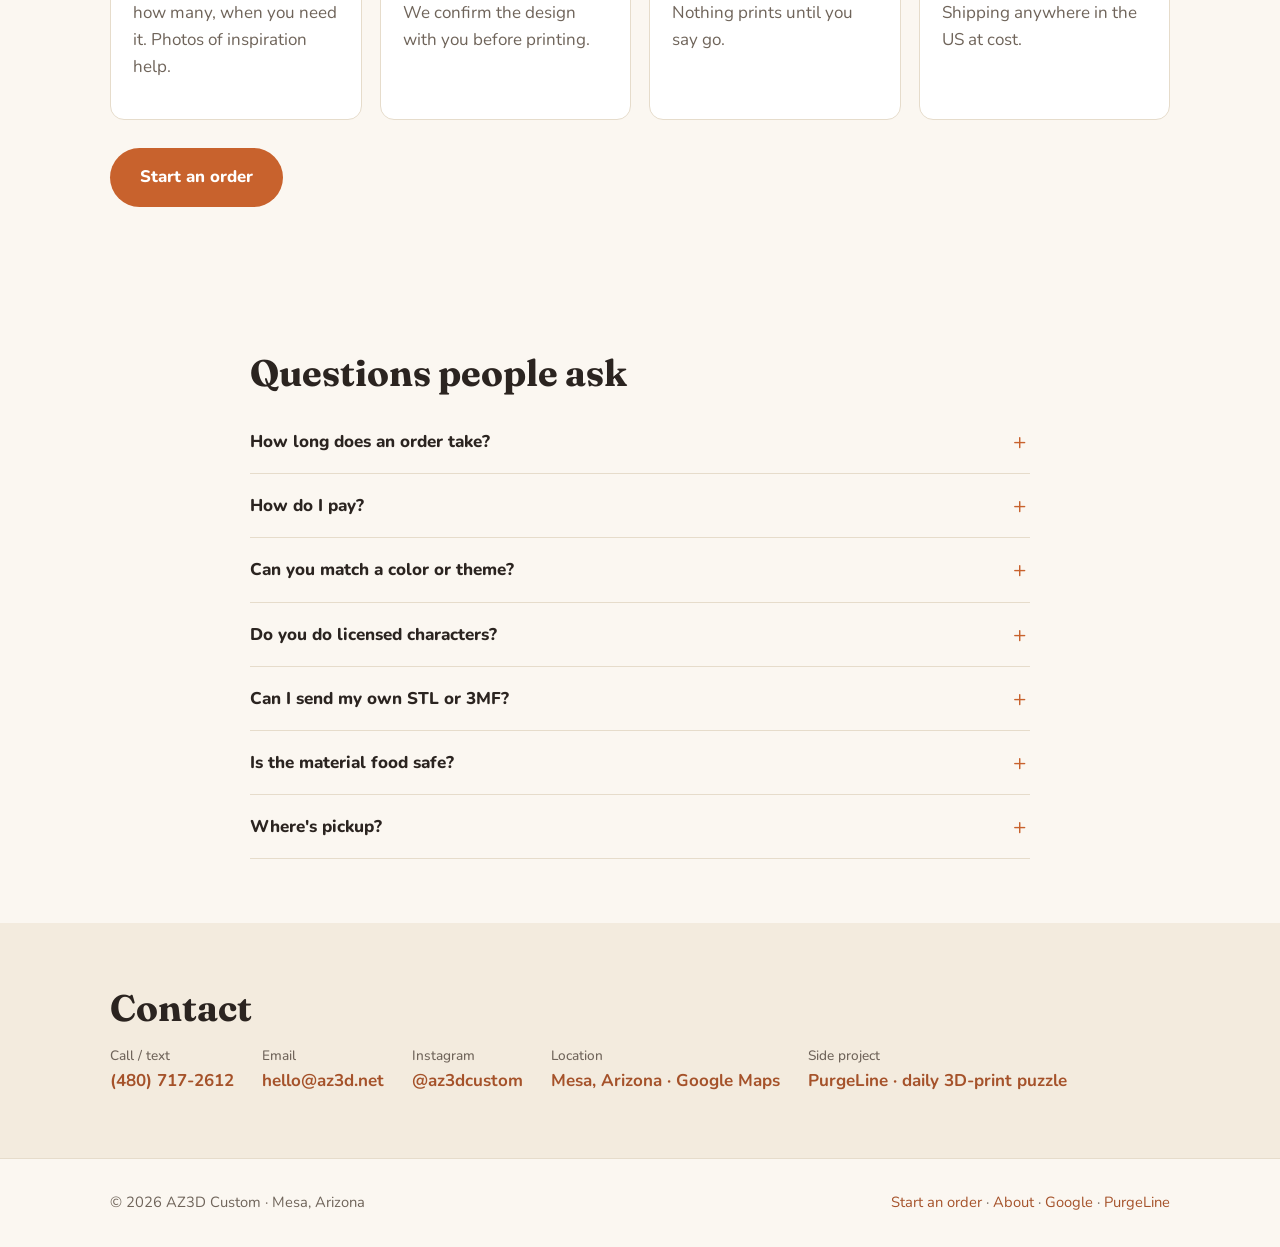
==== commit 7f7b703f: "Home: PurgeLine promo strip under the hero Co-Authored-By: Claude Fable 5.1 <noreply@anthropic.com>" ====
--- a/index.html
+++ b/index.html
@@ -18,7 +18,7 @@
   <link rel="preconnect" href="https://fonts.googleapis.com">
   <link rel="preconnect" href="https://fonts.gstatic.com" crossorigin>
   <link href="https://fonts.googleapis.com/css2?family=Fraunces:wght@700&family=Nunito:wght@500;700;800;900&display=swap" rel="stylesheet">
-  <link rel="stylesheet" href="assets/style.css?v=202609161400">
+  <link rel="stylesheet" href="assets/style.css?v=202609251400">
   <script type="application/ld+json">
   {
     "@context": "https://schema.org",
@@ -68,6 +68,12 @@
     <div class="hero-logo"><img src="assets/img/hero-trio.webp" width="1200" height="800" alt="3D printed gecko display, Dino-Mite valentine dinosaurs, and a working capsule toy machine made by AZ3D Custom" fetchpriority="high"></div>
   </div>
 </section>
+
+<a class="strip" href="https://purgeline.com" rel="noopener" target="_blank" aria-label="Play PurgeLine, our free daily 3D-print puzzle">
+  <span class="strip-tag">New</span>
+  <span><strong>PurgeLine</strong> — our free daily 3D-print puzzle. Turn the part, slice it, beat the best orientation.</span>
+  <span class="strip-go">Play today's part →</span>
+</a>
 
 <section id="make">
   <div class="wrap">
--- a/assets/style.css
+++ b/assets/style.css
@@ -60,6 +60,14 @@
 .hero-logo img { width: 100%; height: auto; border-radius: 20px; }
 .hero p.lead { font-size: 1.25rem; color: var(--muted); max-width: 560px; }
 .hero .cta { display: flex; gap: 12px; flex-wrap: wrap; margin-top: 22px; }
+/* Cross-promo strip under the hero: PurgeLine. */
+.strip { display: flex; align-items: center; justify-content: center; gap: 14px; flex-wrap: wrap; padding: 14px 20px; background: var(--text); color: #fff; font-weight: 600; text-decoration: none; text-align: center; }
+.strip:hover { background: #1c1613; text-decoration: none; }
+.strip strong { color: var(--gold); }
+.strip-tag { font-size: .72rem; font-weight: 800; letter-spacing: .12em; text-transform: uppercase; background: var(--accent); color: #fff; padding: 4px 9px; border-radius: 999px; }
+.strip-go { font-weight: 800; color: var(--gold); white-space: nowrap; }
+.strip:hover .strip-go { text-decoration: underline; }
+
 .eyebrow { font-size: .8rem; font-weight: 800; color: var(--sage-dark); text-transform: uppercase; letter-spacing: .14em; margin-bottom: 12px; }
 
 /* grids / cards */
